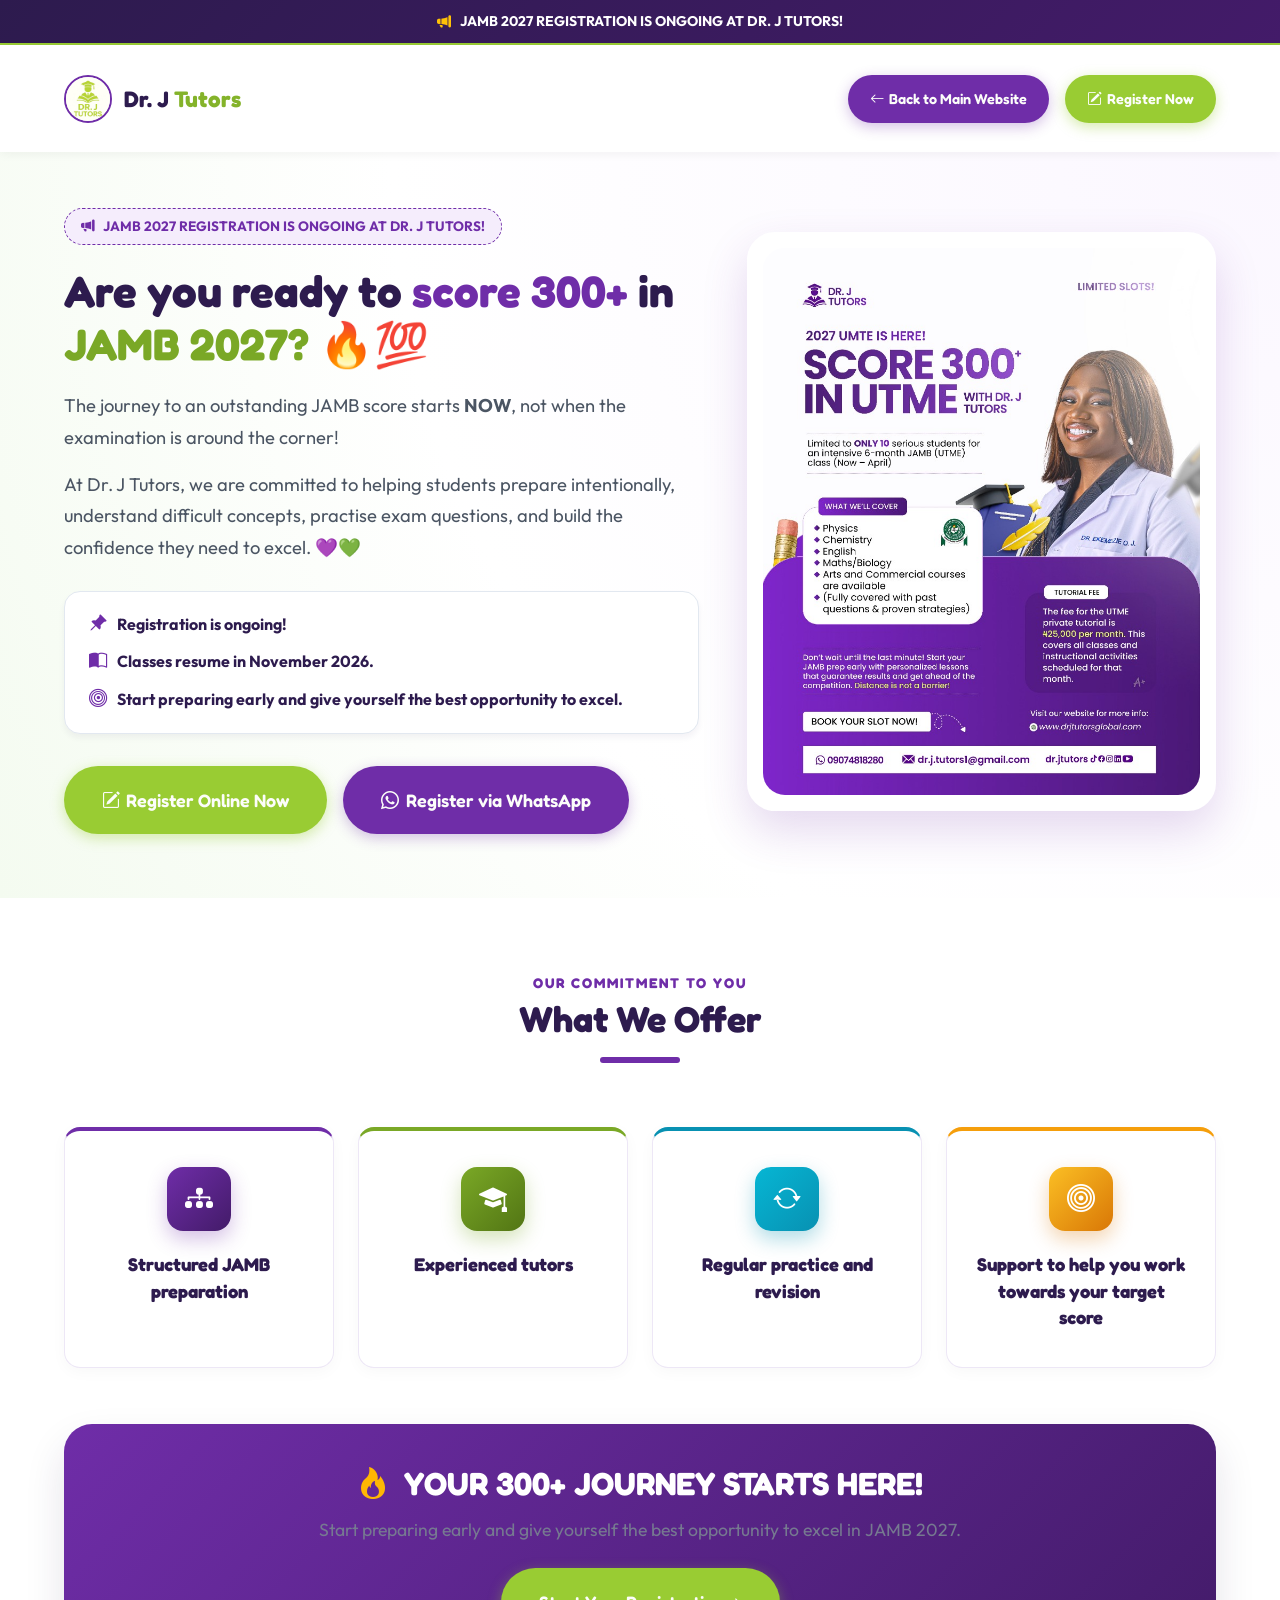
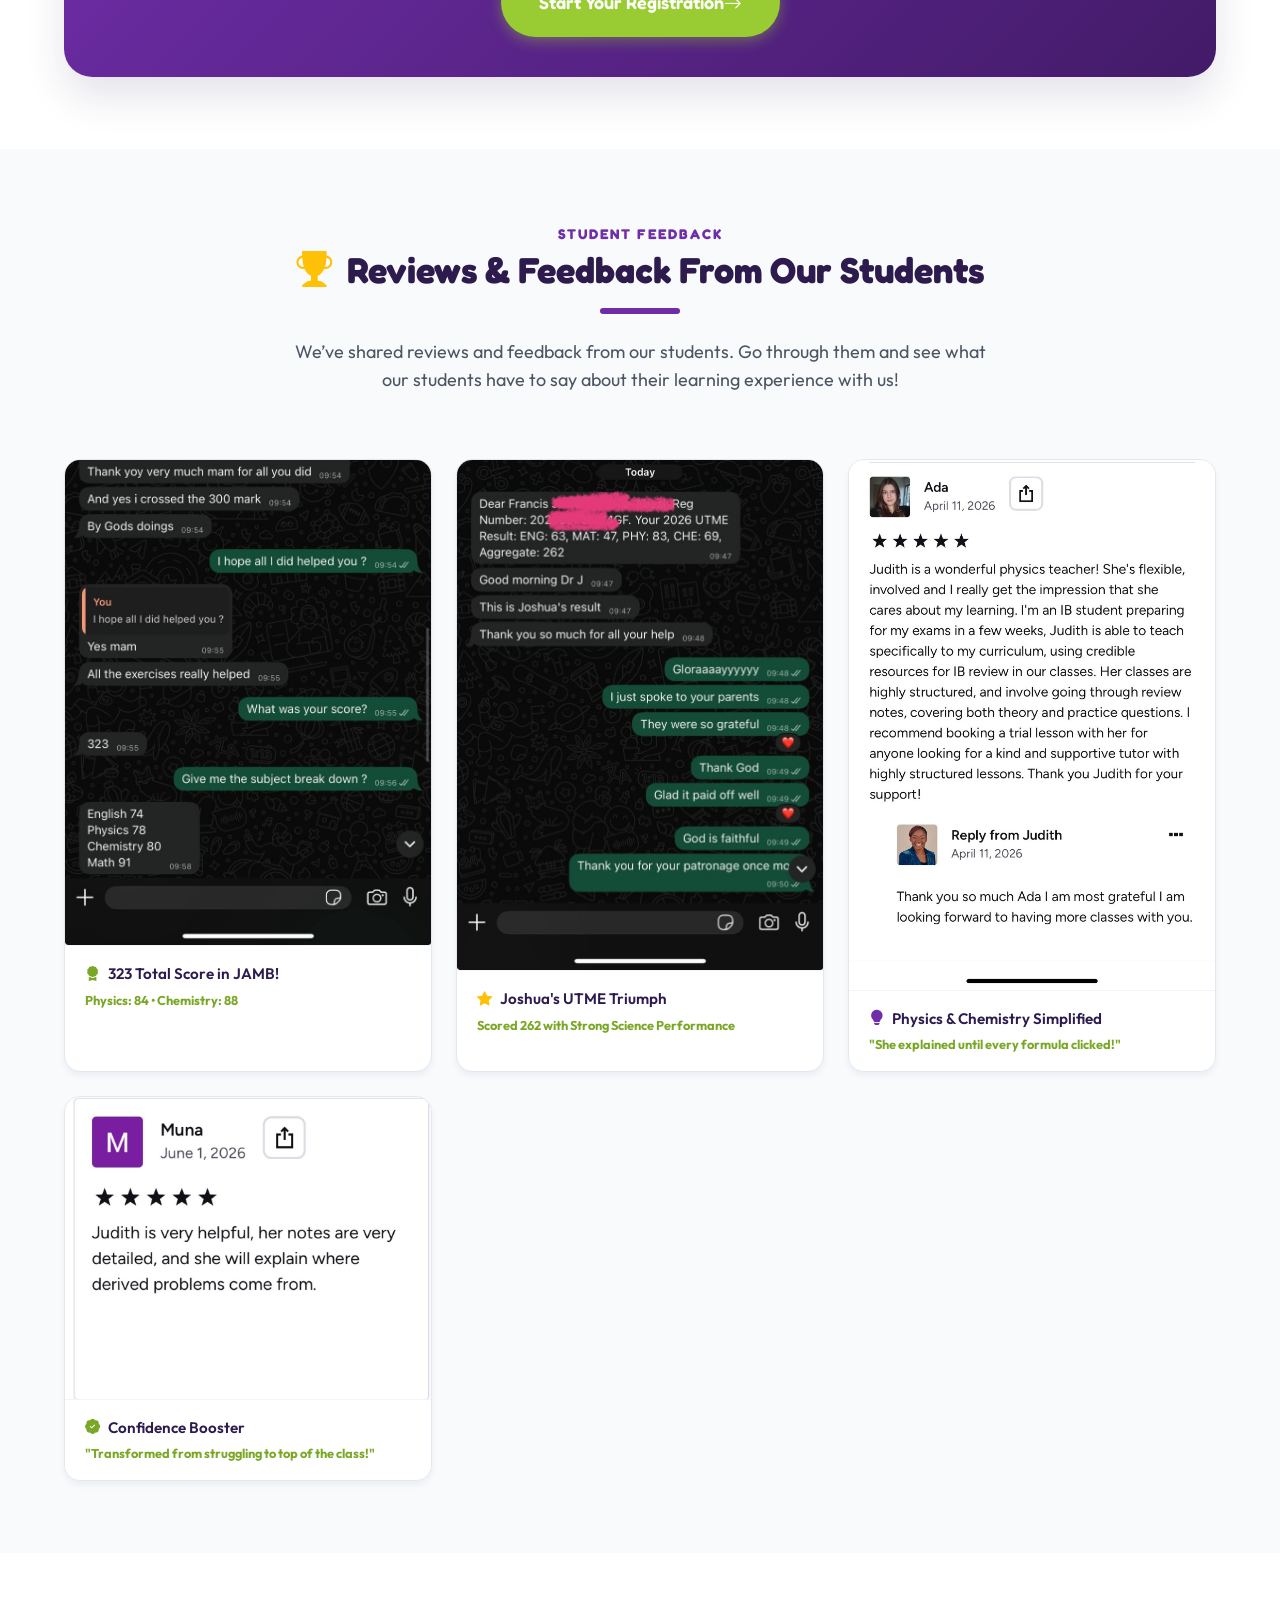
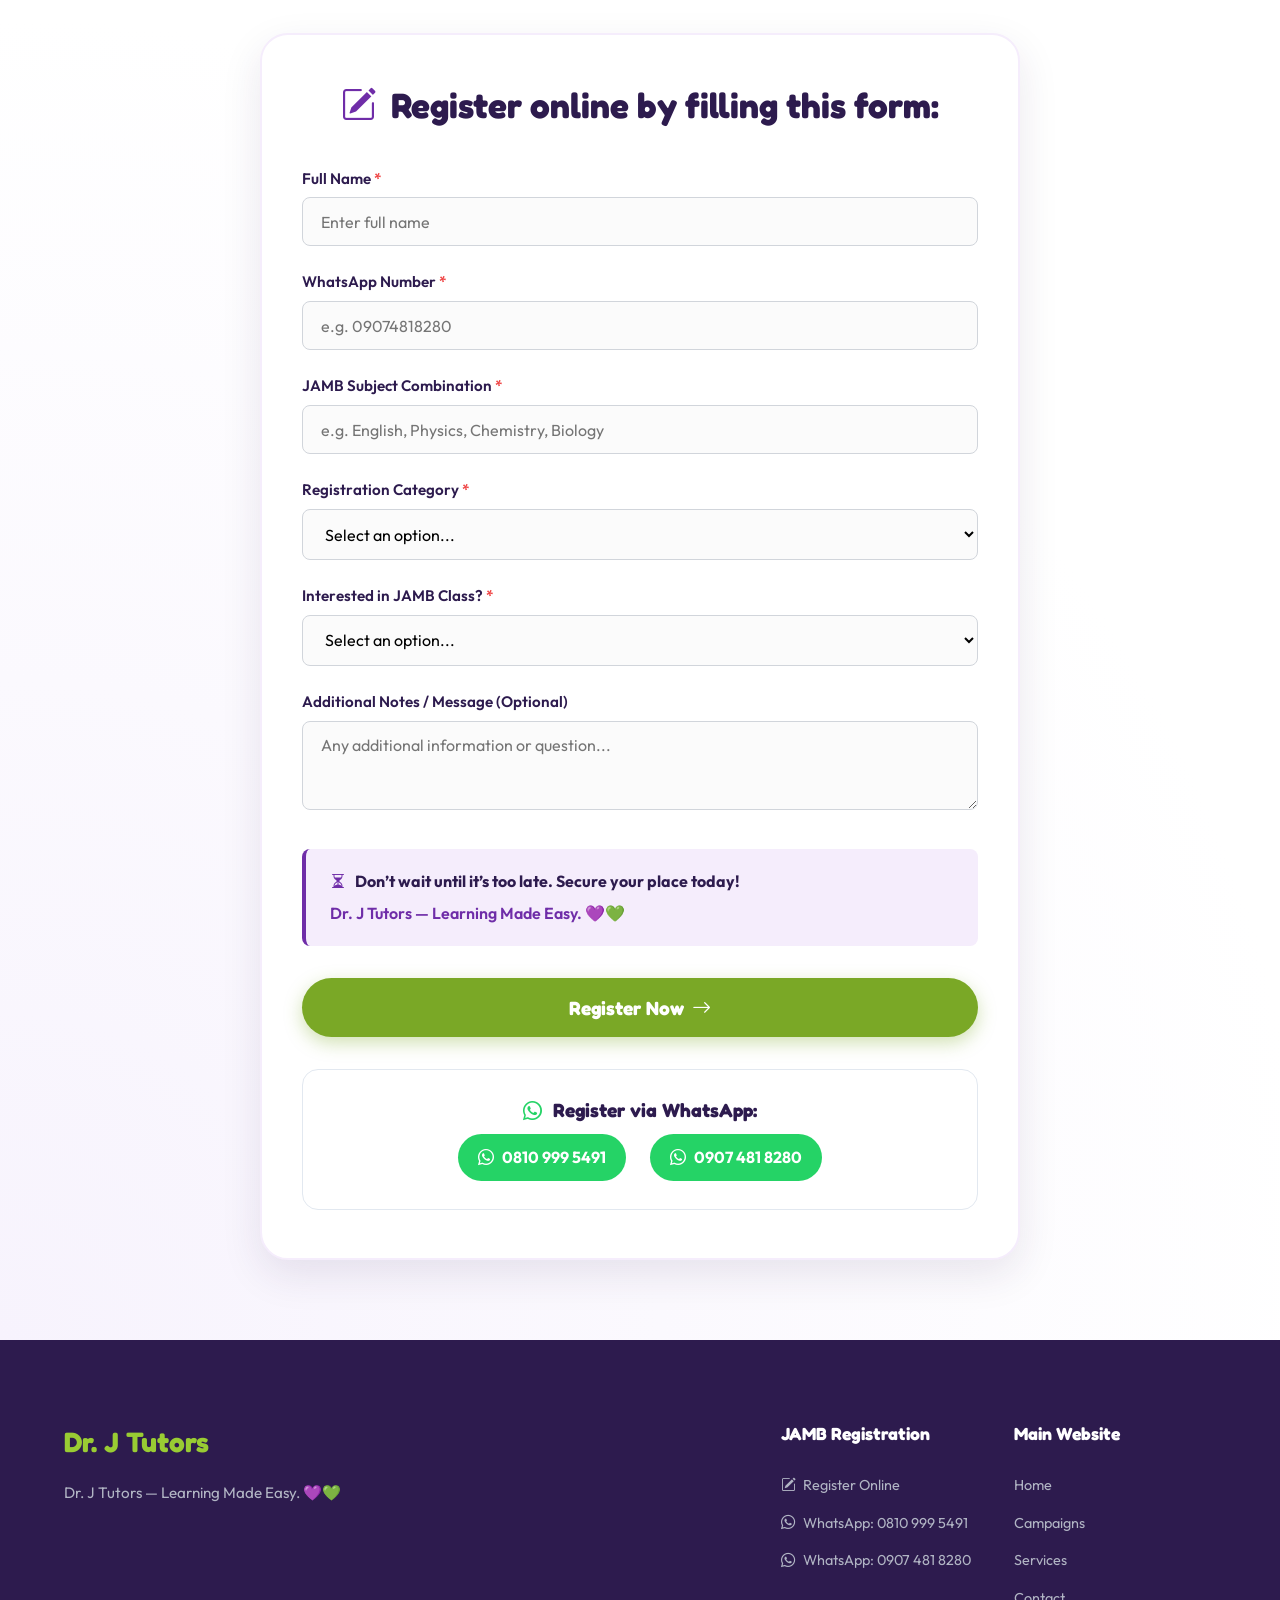
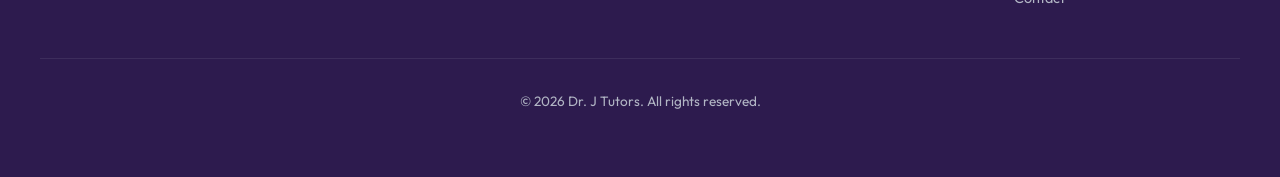
==== jamb/index.html @ 5f290a0f "Add dedicated JAMB 2027 registration page, update homepage entry points, flyers, and icon styling" ====
<!DOCTYPE html>
<html lang="en">
<head>
    <meta charset="UTF-8">
    <meta name="viewport" content="width=device-width, initial-scale=1.0">
    
    <!-- Primary SEO Meta Tags -->
    <title>JAMB 2027 Registration & 300+ Prep Classes | Dr. J Tutors</title>
    <meta name="description" content="JAMB 2027 Registration is ongoing at Dr. J Tutors! Score 300+ in JAMB 2027. Classes resume November 2026. Register now via WhatsApp or online.">
    <meta name="keywords" content="JAMB 2027 Registration, UTME 2027, Score 300 in JAMB, Dr J Tutors JAMB, JAMB Tutorials, Online JAMB Lessons">
    <meta name="author" content="Dr. J Tutors">
    
    <!-- Open Graph / Social -->
    <meta property="og:type" content="website">
    <meta property="og:title" content="JAMB 2027 Registration | Dr. J Tutors">
    <meta property="og:description" content="🚨🎉 JAMB 2027 REGISTRATION IS ONGOING AT DR. J TUTORS! Are you ready to score 300+ in JAMB 2027? Classes resume in November 2026.">
    <meta property="og:image" content="../flyer-score-300-utme.jpg">
    <meta property="og:url" content="https://drjtutors.com/jamb">

    <!-- Fonts: Fredoka & Outfit -->
    <link rel="preconnect" href="https://fonts.googleapis.com">
    <link rel="preconnect" href="https://fonts.gstatic.com" crossorigin>
    <link href="https://fonts.googleapis.com/css2?family=Fredoka:wght@400;600;700&family=Outfit:wght@300;400;500;600;700&display=swap" rel="stylesheet">
    
    <!-- Bootstrap Icons CDN -->
    <link rel="stylesheet" href="https://cdn.jsdelivr.net/npm/bootstrap-icons@1.11.3/font/bootstrap-icons.min.css">
    
    <!-- Global Stylesheet -->
    <link rel="stylesheet" href="../style.css">
    
    <!-- Favicon -->
    <link rel="icon" type="image/jpeg" href="../logo.jpeg">

    <style>
        :root {
            --jamb-purple: #6f2da8;
            --jamb-purple-dark: #2d1b4e;
            --jamb-green: #99cc33;
            --jamb-green-dark: #7aa826;
        }

        .jamb-top-bar {
            background: linear-gradient(135deg, var(--jamb-purple-dark) 0%, #431b69 100%);
            color: #ffffff;
            font-size: 0.875rem;
            padding: 0.65rem 0;
            border-bottom: 2px solid var(--jamb-green);
        }

        .jamb-top-bar .container {
            display: flex;
            justify-content: center;
            align-items: center;
            text-align: center;
        }

        .jamb-top-bar a {
            color: #ffffff;
            font-weight: 600;
            text-decoration: underline;
        }

        .jamb-hero-section {
            background: radial-gradient(circle at top right, #fbf7ff 0%, #ffffff 60%, #f4fbf0 100%);
            padding: 3.5rem 0 4rem;
            position: relative;
        }

        .jamb-hero-grid {
            display: grid;
            grid-template-columns: 1.15fr 0.85fr;
            gap: 3rem;
            align-items: center;
        }

        .jamb-alert-pill {
            display: inline-flex;
            align-items: center;
            gap: 0.5rem;
            background: var(--secondary-light);
            color: var(--secondary);
            font-size: 0.85rem;
            font-weight: 700;
            padding: 0.4rem 1rem;
            border-radius: var(--radius-full);
            margin-bottom: 1.25rem;
            border: 1px dashed var(--secondary);
        }

        .jamb-hero-title {
            font-family: var(--font-heading);
            font-size: 2.75rem;
            line-height: 1.2;
            color: var(--neutral-dark);
            margin-bottom: 1.25rem;
        }

        .jamb-hero-title span.highlight-green {
            color: var(--jamb-green-dark);
        }

        .jamb-hero-title span.highlight-purple {
            color: var(--secondary);
        }

        .jamb-hero-desc {
            font-size: 1.15rem;
            line-height: 1.7;
            color: #4b5563;
            margin-bottom: 1.75rem;
        }

        .jamb-bullets-card {
            background: #ffffff;
            border: 1px solid #e2e8f0;
            border-radius: var(--radius-md);
            padding: 1.25rem 1.5rem;
            margin-bottom: 2rem;
            box-shadow: var(--shadow-sm);
        }

        .jamb-bullets-list {
            list-style: none;
            padding: 0;
            margin: 0;
            display: flex;
            flex-direction: column;
            gap: 0.75rem;
        }

        .jamb-bullets-list li {
            display: flex;
            align-items: flex-start;
            gap: 0.65rem;
            font-size: 1rem;
            color: var(--neutral-dark);
            font-weight: 500;
        }

        .jamb-bullets-list li .bullet-icon {
            font-size: 1.15rem;
            line-height: 1.3;
        }

        .jamb-hero-actions {
            display: flex;
            flex-wrap: wrap;
            gap: 1rem;
        }

        .jamb-flyer-frame {
            background: #ffffff;
            border-radius: var(--radius-lg);
            padding: 0.75rem;
            box-shadow: 0 20px 45px rgba(111, 45, 168, 0.18);
            border: 4px solid #ffffff;
            transition: transform 0.3s ease;
        }

        .jamb-flyer-frame:hover {
            transform: translateY(-4px);
        }

        .jamb-flyer-frame img {
            border-radius: calc(var(--radius-lg) - 6px);
            width: 100%;
            height: auto;
            display: block;
        }

        /* Pillars Grid */
        .jamb-pillars-section {
            padding: 4.5rem 0;
            background: #ffffff;
        }

        .jamb-pillars-grid {
            display: grid;
            grid-template-columns: repeat(auto-fit, minmax(260px, 1fr));
            gap: 1.5rem;
            margin-top: 2.5rem;
        }

        .jamb-pillar-card {
            background: #ffffff;
            border: 1.5px solid #ede7f6;
            border-top: 4px solid var(--pillar-color, var(--secondary));
            border-radius: var(--radius-md);
            padding: 2.25rem 1.75rem;
            display: flex;
            flex-direction: column;
            align-items: center;
            justify-content: flex-start;
            text-align: center;
            transition: transform 0.3s cubic-bezier(0.16, 1, 0.3, 1), box-shadow 0.3s ease, border-color 0.3s ease;
            box-shadow: 0 4px 15px rgba(0, 0, 0, 0.03);
            position: relative;
        }

        .jamb-pillar-card:hover {
            transform: translateY(-6px);
            border-color: var(--pillar-color, var(--secondary));
            box-shadow: 0 16px 32px var(--pillar-shadow, rgba(111, 45, 168, 0.14));
        }

        .jamb-pillar-card:hover .jamb-pillar-icon-badge {
            transform: scale(1.08);
        }

        .jamb-pillar-icon-badge {
            width: 64px;
            height: 64px;
            border-radius: 16px;
            display: inline-flex;
            align-items: center;
            justify-content: center;
            font-size: 1.75rem;
            color: #ffffff;
            margin-bottom: 1.25rem;
            transition: transform 0.3s cubic-bezier(0.16, 1, 0.3, 1);
        }

        /* Card 1 Theme: Structured Preparation (Royal Purple) */
        .pillar-prep {
            --pillar-color: #6f2da8;
            --pillar-shadow: rgba(111, 45, 168, 0.16);
        }
        .pillar-prep .jamb-pillar-icon-badge {
            background: linear-gradient(135deg, #6f2da8 0%, #431b69 100%);
            box-shadow: 0 8px 20px rgba(111, 45, 168, 0.3);
        }

        /* Card 2 Theme: Experienced Tutors (Dr. J Lime Green) */
        .pillar-tutors {
            --pillar-color: #7aa826;
            --pillar-shadow: rgba(122, 168, 38, 0.2);
        }
        .pillar-tutors .jamb-pillar-icon-badge {
            background: linear-gradient(135deg, #7aa826 0%, #527514 100%);
            box-shadow: 0 8px 20px rgba(122, 168, 38, 0.32);
        }

        /* Card 3 Theme: Regular Practice (Electric Cyan/Teal) */
        .pillar-practice {
            --pillar-color: #0891b2;
            --pillar-shadow: rgba(8, 145, 178, 0.2);
        }
        .pillar-practice .jamb-pillar-icon-badge {
            background: linear-gradient(135deg, #06b6d4 0%, #0891b2 100%);
            box-shadow: 0 8px 20px rgba(8, 145, 178, 0.32);
        }

        /* Card 4 Theme: Target Score Support (Warm Amber/Gold) */
        .pillar-target {
            --pillar-color: #f59e0b;
            --pillar-shadow: rgba(245, 158, 11, 0.2);
        }
        .pillar-target .jamb-pillar-icon-badge {
            background: linear-gradient(135deg, #fbbf24 0%, #d97706 100%);
            box-shadow: 0 8px 20px rgba(217, 119, 6, 0.32);
        }

        .jamb-pillar-card h3 {
            font-family: var(--font-heading);
            font-size: 1.15rem;
            font-weight: 700;
            color: var(--neutral-dark);
            margin: 0;
            line-height: 1.45;
        }

        .jamb-journey-banner {
            background: linear-gradient(135deg, var(--secondary) 0%, #431b69 100%);
            color: #ffffff;
            border-radius: var(--radius-lg);
            padding: 2.5rem;
            text-align: center;
            margin-top: 3.5rem;
            box-shadow: var(--shadow-lg);
        }

        .jamb-journey-banner h2 {
            font-family: var(--font-heading);
            font-size: 2rem;
            color: #ffffff;
            margin-bottom: 0.75rem;
        }

        .jamb-journey-banner p {
            font-size: 1.1rem;
            opacity: 0.95;
            max-width: 680px;
            margin: 0 auto 1.5rem;
        }

        /* Reviews Section */
        .jamb-reviews-section {
            padding: 4.5rem 0;
            background: #f8fafc;
        }

        .jamb-reviews-grid {
            display: grid;
            grid-template-columns: repeat(auto-fit, minmax(280px, 1fr));
            gap: 1.5rem;
            margin-top: 2.5rem;
        }

        .jamb-review-card {
            background: #ffffff;
            border-radius: var(--radius-md);
            overflow: hidden;
            box-shadow: var(--shadow-sm);
            border: 1px solid #e2e8f0;
            transition: transform 0.3s ease;
        }

        .jamb-review-card:hover {
            transform: translateY(-4px);
            box-shadow: var(--shadow-md);
        }

        .jamb-review-img-wrap {
            position: relative;
            background: #eee;
        }

        .jamb-review-img-wrap img {
            width: 100%;
            height: auto;
            display: block;
        }

        .jamb-review-caption {
            padding: 1rem 1.25rem;
            font-weight: 600;
            font-size: 0.95rem;
            color: var(--neutral-dark);
            background: #ffffff;
            border-top: 1px solid #f1f5f9;
        }

        .jamb-review-caption span {
            display: block;
            font-size: 0.8rem;
            color: var(--jamb-green-dark);
            font-weight: 700;
            margin-top: 0.2rem;
        }

        /* Form Section */
        .jamb-form-section {
            padding: 5rem 0;
            background: radial-gradient(circle at bottom left, #f7f3fd 0%, #ffffff 70%);
        }

        .jamb-form-container {
            max-width: 760px;
            margin: 0 auto;
            background: #ffffff;
            border-radius: var(--radius-lg);
            padding: 3rem 2.5rem;
            box-shadow: 0 15px 40px rgba(45, 27, 78, 0.1);
            border: 2px solid var(--secondary-light);
        }

        .jamb-form-header {
            text-align: center;
            margin-bottom: 2.5rem;
        }

        .jamb-form-header h2 {
            font-family: var(--font-heading);
            font-size: 2.2rem;
            color: var(--neutral-dark);
            margin-bottom: 0.5rem;
        }

        .jamb-form-header p {
            color: #4b5563;
            font-size: 1.05rem;
        }

        .form-label {
            display: block;
            font-weight: 600;
            color: var(--neutral-dark);
            margin-bottom: 0.4rem;
            font-size: 0.95rem;
        }

        .form-label .req {
            color: #ef4444;
        }

        .form-control {
            width: 100%;
            padding: 0.85rem 1.1rem;
            border: 1.5px solid #d1d5db;
            border-radius: var(--radius-sm);
            font-family: var(--font-body);
            font-size: 1rem;
            transition: border-color 0.2s ease, box-shadow 0.2s ease;
            background: #fbfbfb;
        }

        .form-control:focus {
            outline: none;
            border-color: var(--secondary);
            box-shadow: 0 0 0 3px rgba(111, 45, 168, 0.15);
            background: #ffffff;
        }

        .form-help {
            font-size: 0.8rem;
            color: #6b7280;
            margin-top: 0.35rem;
            display: block;
        }

        .jamb-closing-notice {
            background: var(--secondary-light);
            border-left: 4px solid var(--secondary);
            padding: 1.25rem 1.5rem;
            border-radius: var(--radius-sm);
            margin: 2rem 0;
            font-size: 1rem;
            color: var(--neutral-dark);
            line-height: 1.6;
        }

        .jamb-submit-btn {
            background: var(--jamb-green-dark);
            color: #ffffff;
            font-family: var(--font-heading);
            font-weight: 700;
            font-size: 1.2rem;
            padding: 1.1rem 2rem;
            border: none;
            border-radius: var(--radius-full);
            cursor: pointer;
            width: 100%;
            transition: all 0.3s ease;
            box-shadow: 0 6px 18px rgba(122, 168, 38, 0.35);
            display: flex;
            align-items: center;
            justify-content: center;
            gap: 0.5rem;
        }

        .jamb-submit-btn:hover {
            background: #6a941f;
            transform: translateY(-2px);
            box-shadow: 0 10px 24px rgba(122, 168, 38, 0.45);
        }

        .jamb-whatsapp-direct {
            background: #ffffff;
            border: 1px solid #e2e8f0;
            border-radius: var(--radius-md);
            padding: 1.75rem;
            margin-top: 2rem;
            text-align: center;
        }

        .jamb-whatsapp-direct h4 {
            font-family: var(--font-heading);
            color: var(--neutral-dark);
            font-size: 1.2rem;
            margin-bottom: 0.75rem;
        }

        .jamb-phone-links {
            display: flex;
            justify-content: center;
            align-items: center;
            flex-wrap: wrap;
            gap: 1.5rem;
            margin-top: 0.5rem;
        }

        .jamb-phone-btn {
            background: #25d366;
            color: #ffffff;
            font-weight: 700;
            font-size: 1rem;
            padding: 0.65rem 1.25rem;
            border-radius: var(--radius-full);
            text-decoration: none;
            display: inline-flex;
            align-items: center;
            gap: 0.5rem;
            transition: transform 0.2s ease, box-shadow 0.2s ease;
        }

        .jamb-phone-btn:hover {
            transform: translateY(-2px);
            box-shadow: 0 6px 16px rgba(37, 211, 102, 0.35);
        }

        @media (max-width: 768px) {
            .jamb-hero-grid {
                grid-template-columns: 1fr;
                gap: 2.5rem;
            }
            .jamb-hero-title {
                font-size: 2.15rem;
            }
            .jamb-form-container {
                padding: 2rem 1.25rem;
            }
        }
    </style>
</head>
<body>

    <!-- Urgent Notification Bar -->
    <div class="jamb-top-bar">
        <div class="container">
            <div>
                <strong><i class="bi bi-megaphone-fill" style="color: #ffc107; margin-right: 0.35rem;"></i> JAMB 2027 REGISTRATION IS ONGOING AT DR. J TUTORS!</strong>
            </div>
        </div>
    </div>

    <!-- Header Navigation -->
    <header class="site-header" style="position: sticky; top: 0; background: #ffffff; z-index: 100; box-shadow: 0 2px 10px rgba(0,0,0,0.05);">
        <div class="container header-container" style="display: flex; justify-content: space-between; align-items: center; padding: 0.85rem 1.5rem;">
            <a href="../" class="logo-link" aria-label="Dr. J Tutors Home" style="display: flex; align-items: center; gap: 0.75rem; text-decoration: none;">
                <img src="../logo.jpeg" alt="Dr. J Tutors Logo" class="logo-img" style="width: 48px; height: 48px; border-radius: 50%; object-fit: cover; border: 2px solid var(--secondary);">
                <span class="logo-text" style="font-family: var(--font-heading); font-size: 1.4rem; font-weight: 700; color: var(--neutral-dark);">
                    Dr. J <span class="text-accent" style="color: var(--primary-hover);">Tutors</span>
                </span>
            </a>

            <div class="header-actions" style="display: flex; align-items: center; gap: 1rem;">
                <a href="../" class="btn btn-secondary" style="padding: 0.6rem 1.25rem; font-size: 0.9rem; text-decoration: none;">
                    <i class="bi bi-arrow-left" style="margin-right: 0.35rem;"></i> Back to Main Website
                </a>
                <a href="#registerForm" class="btn btn-primary" style="padding: 0.6rem 1.25rem; font-size: 0.9rem; text-decoration: none;">
                    <i class="bi bi-pencil-square" style="margin-right: 0.35rem;"></i> Register Now
                </a>
            </div>
        </div>
    </header>

    <main>
        <!-- Hero Section -->
        <section class="jamb-hero-section">
            <div class="container">
                <div class="jamb-hero-grid">
                    <div class="jamb-hero-content">
                        <div class="jamb-alert-pill">
                            <span><i class="bi bi-megaphone-fill"></i></span>
                            <span>JAMB 2027 REGISTRATION IS ONGOING AT DR. J TUTORS!</span>
                        </div>
                        
                        <h1 class="jamb-hero-title">
                            Are you ready to <span class="highlight-purple">score 300+</span> in <span class="highlight-green">JAMB 2027?</span> 🔥💯
                        </h1>
                        
                        <p class="jamb-hero-desc">
                            The journey to an outstanding JAMB score starts <strong>NOW</strong>, not when the examination is around the corner!
                        </p>

                        <p class="jamb-hero-desc" style="margin-top: -0.75rem;">
                            At Dr. J Tutors, we are committed to helping students prepare intentionally, understand difficult concepts, practise exam questions, and build the confidence they need to excel. 💜💚
                        </p>

                        <!-- Key Information Provided by Client -->
                        <div class="jamb-bullets-card">
                            <ul class="jamb-bullets-list">
                                <li>
                                    <span class="bullet-icon"><i class="bi bi-pin-angle-fill" style="color: var(--secondary);"></i></span>
                                    <span><strong>Registration is ongoing!</strong></span>
                                </li>
                                <li>
                                    <span class="bullet-icon"><i class="bi bi-book-half" style="color: var(--secondary);"></i></span>
                                    <span><strong>Classes resume in November 2026.</strong></span>
                                </li>
                                <li>
                                    <span class="bullet-icon"><i class="bi bi-bullseye" style="color: var(--secondary);"></i></span>
                                    <span><strong>Start preparing early and give yourself the best opportunity to excel.</strong></span>
                                </li>
                            </ul>
                        </div>

                        <!-- Hero CTAs -->
                        <div class="jamb-hero-actions">
                            <a href="#registerForm" class="btn btn-primary btn-large" style="text-decoration: none;">
                                <i class="bi bi-pencil-square" style="margin-right: 0.4rem;"></i> Register Online Now
                            </a>
                            <a href="https://wa.me/2349074818280?text=Hi%20Dr.%20J%20Tutors%2C%20I%20am%20interested%20in%20JAMB%202027%20Registration." 
                               class="btn btn-secondary btn-large" target="_blank" rel="noopener noreferrer" style="text-decoration: none;">
                                <i class="bi bi-whatsapp" style="margin-right: 0.4rem;"></i> Register via WhatsApp
                            </a>
                        </div>
                    </div>

                    <!-- Flyer Visual Container -->
                    <div class="jamb-hero-visual">
                        <div class="jamb-flyer-frame">
                            <img src="../flyer-score-300-utme.jpg" alt="Score 300+ in UTME Flyer - Dr. J Tutors">
                        </div>
                    </div>
                </div>
            </div>
        </section>

        <!-- Structured Pillars Section -->
        <section class="jamb-pillars-section">
            <div class="container">
                <div class="section-title-wrapper text-center">
                    <span class="subtitle">Our Commitment to You</span>
                    <h2>What We Offer</h2>
                    <div class="title-underline"></div>
                </div>

                <div class="jamb-pillars-grid">
                    <!-- Pillar 1: Structured Preparation -->
                    <div class="jamb-pillar-card pillar-prep">
                        <div class="jamb-pillar-icon-badge">
                            <i class="bi bi-diagram-3-fill"></i>
                        </div>
                        <h3>Structured JAMB preparation</h3>
                    </div>

                    <!-- Pillar 2: Experienced Tutors -->
                    <div class="jamb-pillar-card pillar-tutors">
                        <div class="jamb-pillar-icon-badge">
                            <i class="bi bi-mortarboard-fill"></i>
                        </div>
                        <h3>Experienced tutors</h3>
                    </div>

                    <!-- Pillar 3: Regular Practice and Revision -->
                    <div class="jamb-pillar-card pillar-practice">
                        <div class="jamb-pillar-icon-badge">
                            <i class="bi bi-arrow-repeat"></i>
                        </div>
                        <h3>Regular practice and revision</h3>
                    </div>

                    <!-- Pillar 4: Target Score Support -->
                    <div class="jamb-pillar-card pillar-target">
                        <div class="jamb-pillar-icon-badge">
                            <i class="bi bi-bullseye"></i>
                        </div>
                        <h3>Support to help you work towards your target score</h3>
                    </div>
                </div>

                <!-- 300+ Journey Banner -->
                <div class="jamb-journey-banner">
                    <h2><i class="bi bi-fire" style="color: #ffb703; margin-right: 0.4rem;"></i> YOUR 300+ JOURNEY STARTS HERE!</h2>
                    <p>Start preparing early and give yourself the best opportunity to excel in JAMB 2027.</p>
                    <a href="#registerForm" class="btn btn-primary btn-large" style="text-decoration: none;">Start Your Registration <i class="bi bi-arrow-right"></i></a>
                </div>
            </div>
        </section>

        <!-- Verified Student Reviews & Feedback -->
        <section class="jamb-reviews-section">
            <div class="container">
                <div class="section-title-wrapper text-center">
                    <span class="subtitle">Student Feedback</span>
                    <h2><i class="bi bi-trophy-fill" style="color: #ffc107; margin-right: 0.4rem;"></i> Reviews &amp; Feedback From Our Students</h2>
                    <div class="title-underline"></div>
                    <p class="section-description" style="max-width: 720px; margin: 0 auto; color: #4b5563;">
                        We’ve shared reviews and feedback from our students. Go through them and see what our students have to say about their learning experience with us!
                    </p>
                </div>

                <div class="jamb-reviews-grid">
                    <!-- Review 1: 323 Score -->
                    <div class="jamb-review-card">
                        <div class="jamb-review-img-wrap">
                            <img src="../reviews/review-whatsapp-2.jpg" alt="Student JAMB Result - 323 Total Score Feedback">
                        </div>
                        <div class="jamb-review-caption">
                            <i class="bi bi-award-fill" style="color: var(--jamb-green-dark); margin-right: 0.3rem;"></i> 323 Total Score in JAMB!
                            <span>Physics: 84 &bull; Chemistry: 88</span>
                        </div>
                    </div>

                    <!-- Review 2: 262 Score Joshua -->
                    <div class="jamb-review-card">
                        <div class="jamb-review-img-wrap">
                            <img src="../reviews/review-whatsapp-7.jpg" alt="Joshua's UTME Result - 262 Score Feedback">
                        </div>
                        <div class="jamb-review-caption">
                            <i class="bi bi-star-fill" style="color: #ffc107; margin-right: 0.3rem;"></i> Joshua's UTME Triumph
                            <span>Scored 262 with Strong Science Performance</span>
                        </div>
                    </div>

                    <!-- Review 3: Science Progress -->
                    <div class="jamb-review-card">
                        <div class="jamb-review-img-wrap">
                            <img src="../reviews/review-whatsapp-6.jpg" alt="Physics and Chemistry Improvement Review">
                        </div>
                        <div class="jamb-review-caption">
                            <i class="bi bi-lightbulb-fill" style="color: var(--secondary); margin-right: 0.3rem;"></i> Physics &amp; Chemistry Simplified
                            <span>"She explained until every formula clicked!"</span>
                        </div>
                    </div>

                    <!-- Review 4: Parent Gratitude -->
                    <div class="jamb-review-card">
                        <div class="jamb-review-img-wrap">
                            <img src="../reviews/review-whatsapp-1.jpg" alt="Parent Appreciation Feedback - Muna">
                        </div>
                        <div class="jamb-review-caption">
                            <i class="bi bi-patch-check-fill" style="color: var(--jamb-green-dark); margin-right: 0.3rem;"></i> Confidence Booster
                            <span>"Transformed from struggling to top of the class!"</span>
                        </div>
                    </div>
                </div>
            </div>
        </section>

        <!-- Registration Form Section -->
        <section id="registerForm" class="jamb-form-section">
            <div class="container">
                <div class="jamb-form-container">
                    <div class="jamb-form-header">
                        <h2><i class="bi bi-pencil-square" style="color: var(--secondary); margin-right: 0.4rem;"></i> Register online by filling this form:</h2>
                    </div>

                    <form id="jambEnquiryForm">
                        <!-- Full Name -->
                        <div class="form-group" style="margin-bottom: 1.5rem;">
                            <label class="form-label" for="applicantName">Full Name <span class="req">*</span></label>
                            <input type="text" id="applicantName" class="form-control" placeholder="Enter full name" required>
                        </div>

                        <!-- WhatsApp Number -->
                        <div class="form-group" style="margin-bottom: 1.5rem;">
                            <label class="form-label" for="applicantWhatsApp">WhatsApp Number <span class="req">*</span></label>
                            <input type="tel" id="applicantWhatsApp" class="form-control" placeholder="e.g. 09074818280" required>
                        </div>

                        <!-- JAMB Subject Combination -->
                        <div class="form-group" style="margin-bottom: 1.5rem;">
                            <label class="form-label" for="subjectCombination">JAMB Subject Combination <span class="req">*</span></label>
                            <input type="text" id="subjectCombination" class="form-control" placeholder="e.g. English, Physics, Chemistry, Biology" required>
                        </div>

                        <!-- Whether they are registering for JAMB only or JAMB + WAEC -->
                        <div class="form-group" style="margin-bottom: 1.5rem;">
                            <label class="form-label" for="examScope">Registration Category <span class="req">*</span></label>
                            <select id="examScope" class="form-control" required>
                                <option value="" disabled selected>Select an option...</option>
                                <option value="JAMB only">JAMB only</option>
                                <option value="JAMB + WAEC">JAMB + WAEC</option>
                            </select>
                        </div>

                        <!-- Whether they are interested in JAMB class -->
                        <div class="form-group" style="margin-bottom: 1.5rem;">
                            <label class="form-label" for="classInterest">Interested in JAMB Class? <span class="req">*</span></label>
                            <select id="classInterest" class="form-control" required>
                                <option value="" disabled selected>Select an option...</option>
                                <option value="Yes, interested in JAMB class">Yes, interested in JAMB class</option>
                                <option value="No, registration only">No, registration only</option>
                            </select>
                        </div>

                        <!-- Additional Notes (Optional) -->
                        <div class="form-group" style="margin-bottom: 1.5rem;">
                            <label class="form-label" for="additionalNotes">Additional Notes / Message (Optional)</label>
                            <textarea id="additionalNotes" class="form-control" rows="3" placeholder="Any additional information or question..."></textarea>
                        </div>

                        <!-- Closing Callout from Client -->
                        <div class="jamb-closing-notice">
                            <strong><i class="bi bi-hourglass-split" style="color: var(--secondary); margin-right: 0.35rem;"></i> Don’t wait until it’s too late. Secure your place today!</strong>
                            <div style="margin-top: 0.35rem; font-weight: 600; color: var(--secondary);">
                                Dr. J Tutors — Learning Made Easy. 💜💚
                            </div>
                        </div>

                        <!-- Submit Button -->
                        <button type="submit" class="jamb-submit-btn">
                            <span>Register Now</span>
                            <i class="bi bi-arrow-right"></i>
                        </button>
                    </form>

                    <!-- Direct WhatsApp Registration -->
                    <div class="jamb-whatsapp-direct">
                        <h4><i class="bi bi-whatsapp" style="color: #25d366; margin-right: 0.35rem;"></i> Register via WhatsApp:</h4>
                        <div class="jamb-phone-links">
                            <a href="https://wa.me/2348109995491?text=Hi%20Dr.%20J%20Tutors%2C%20I%20want%20to%20register%20for%20JAMB%202027." class="jamb-phone-btn" target="_blank" rel="noopener noreferrer">
                                <i class="bi bi-whatsapp"></i> 0810 999 5491
                            </a>
                            <a href="https://wa.me/2349074818280?text=Hi%20Dr.%20J%20Tutors%2C%20I%20want%20to%20register%20for%20JAMB%202027." class="jamb-phone-btn" target="_blank" rel="noopener noreferrer">
                                <i class="bi bi-whatsapp"></i> 0907 481 8280
                            </a>
                        </div>
                    </div>
                </div>
            </div>
        </section>
    </main>

    <!-- Footer -->
    <footer class="site-footer">
        <div class="container footer-grid">
            <div class="footer-brand">
                <span class="footer-title">Dr. J Tutors</span>
                <p>Dr. J Tutors — Learning Made Easy. 💜💚</p>
            </div>
            <div class="footer-links-grid">
                <div>
                    <h5>JAMB Registration</h5>
                    <ul class="footer-nav">
                        <li><a href="#registerForm"><i class="bi bi-pencil-square" style="margin-right: 0.3rem;"></i> Register Online</a></li>
                        <li><a href="https://wa.me/2348109995491" target="_blank" rel="noopener noreferrer"><i class="bi bi-whatsapp" style="margin-right: 0.3rem;"></i> WhatsApp: 0810 999 5491</a></li>
                        <li><a href="https://wa.me/2349074818280" target="_blank" rel="noopener noreferrer"><i class="bi bi-whatsapp" style="margin-right: 0.3rem;"></i> WhatsApp: 0907 481 8280</a></li>
                    </ul>
                </div>
                <div>
                    <h5>Main Website</h5>
                    <ul class="footer-nav">
                        <li><a href="../#home">Home</a></li>
                        <li><a href="../#offers">Campaigns</a></li>
                        <li><a href="../#services">Services</a></li>
                        <li><a href="../#contact">Contact</a></li>
                    </ul>
                </div>
            </div>
        </div>
        <div class="container footer-bottom">
            <div class="footer-credits-wrapper">
                <p class="copyright-text">&copy; 2026 Dr. J Tutors. All rights reserved.</p>
            </div>
        </div>
    </footer>

    <!-- Form Handler Script -->
    <script>
        document.addEventListener('DOMContentLoaded', () => {
            const jambForm = document.getElementById('jambEnquiryForm');
            
            if (jambForm) {
                jambForm.addEventListener('submit', (e) => {
                    e.preventDefault();
                    
                    const name = document.getElementById('applicantName').value.trim();
                    const phone = document.getElementById('applicantWhatsApp').value.trim();
                    const subjects = document.getElementById('subjectCombination').value.trim();
                    const examScope = document.getElementById('examScope').value;
                    const classInterest = document.getElementById('classInterest').value;
                    const notes = document.getElementById('additionalNotes').value.trim();
                    
                    let message = `🚨 *JAMB 2027 REGISTRATION*\n` +
                                  `_Submitted via drjtutors.com/jamb_\n\n` +
                                  `👤 *Full Name:* ${name}\n` +
                                  `📱 *WhatsApp Number:* ${phone}\n` +
                                  `📚 *JAMB Subject Combination:* ${subjects}\n` +
                                  `📋 *Registering for:* ${examScope}\n` +
                                  `🎓 *Interested in JAMB Class:* ${classInterest}\n`;
                               
                    if (notes) {
                        message += `💬 *Additional Notes:* ${notes}\n`;
                    }
                    
                    message += `\n_Please confirm my registration details. Thank you!_`;
                    
                    const encodedMsg = encodeURIComponent(message);
                    const whatsappUrl = `https://wa.me/2349074818280?text=${encodedMsg}`;
                    window.open(whatsappUrl, '_blank');
                });
            }
        });
    </script>
</body>
</html>
---- style.css ----
/* ==========================================================================
   Dr. J Tutors Style Sheet
   Colors: Lemon Green (#99cc33) & Deep Purple (#6f2da8)
   ========================================================================== */

/* Design Tokens & Custom Properties */
:root {
    --primary: #99cc33;
    --primary-hover: #84b32a;
    --primary-light: #f2f9e6;
    --primary-rgb: 153, 204, 51;
    
    --secondary: #6f2da8;
    --secondary-hover: #5b228d;
    --secondary-light: #f5edfc;
    --secondary-rgb: 111, 45, 168;

    --neutral-dark: #2d1b4e;
    --neutral-light: #fcfdfa;
    --neutral-gray: #787e91;
    --border-color: #e5e9f0;

    --font-heading: 'Fredoka', sans-serif;
    --font-body: 'Outfit', sans-serif;

    --transition-fast: 0.2s ease;
    --transition-normal: 0.3s ease;
    --transition-slow: 0.5s ease;

    --shadow-sm: 0 4px 6px rgba(45, 27, 78, 0.05);
    --shadow-md: 0 10px 20px rgba(45, 27, 78, 0.08);
    --shadow-lg: 0 20px 40px rgba(45, 27, 78, 0.12);
    
    --radius-sm: 8px;
    --radius-md: 16px;
    --radius-lg: 28px;
    --radius-full: 9999px;
}

/* Reset and Base Styles */
* {
    margin: 0;
    padding: 0;
    box-sizing: border-box;
}

html {
    scroll-behavior: smooth;
    font-size: 16px;
}

body {
    font-family: var(--font-body);
    background-color: var(--neutral-light);
    color: var(--neutral-dark);
    line-height: 1.6;
    overflow-x: clip;
}

.container {
    width: 100%;
    max-width: 1200px;
    margin: 0 auto;
    padding: 0 1.5rem;
}

img {
    max-width: 100%;
    height: auto;
    display: block;
}

a {
    text-color: inherit;
    text-decoration: none;
    transition: var(--transition-fast);
}

/* Typography */
h1, h2, h3, h4 {
    font-family: var(--font-heading);
    font-weight: 700;
    color: var(--neutral-dark);
    line-height: 1.25;
    margin-bottom: 1rem;
}

h1 {
    font-size: 2.75rem;
}

h2 {
    font-size: 2.25rem;
}

h3 {
    font-size: 1.5rem;
}

p {
    margin-bottom: 1.25rem;
    color: var(--neutral-gray);
}

/* Common Buttons & Badges */
.btn {
    display: inline-flex;
    align-items: center;
    justify-content: center;
    font-family: var(--font-heading);
    font-weight: 600;
    font-size: 1rem;
    padding: 0.875rem 1.75rem;
    border-radius: var(--radius-full);
    border: 2px solid transparent;
    cursor: pointer;
    transition: all var(--transition-normal);
    min-height: 48px;
    text-align: center;
}

.btn-primary {
    background-color: var(--primary);
    color: var(--neutral-light);
    box-shadow: 0 4px 14px rgba(153, 204, 51, 0.4);
}

.btn-primary:hover {
    background-color: var(--primary-hover);
    transform: translateY(-2px);
    box-shadow: 0 6px 20px rgba(153, 204, 51, 0.5);
}

.btn-secondary {
    background-color: var(--secondary);
    color: var(--neutral-light);
    box-shadow: 0 4px 14px rgba(111, 45, 168, 0.3);
}

.btn-secondary:hover {
    background-color: var(--secondary-hover);
    transform: translateY(-2px);
    box-shadow: 0 6px 20px rgba(111, 45, 168, 0.4);
}

.btn-large {
    padding: 1.125rem 2.25rem;
    font-size: 1.125rem;
}

.btn-full {
    width: 100%;
}

.badge-tag {
    display: inline-block;
    background-color: var(--secondary-light);
    color: var(--secondary);
    font-family: var(--font-heading);
    font-weight: 600;
    font-size: 0.875rem;
    padding: 0.5rem 1.25rem;
    border-radius: var(--radius-full);
    margin-bottom: 1.5rem;
    border: 1px dashed var(--secondary);
}

.text-accent {
    color: var(--primary);
}

.text-center {
    text-align: center;
}

.section-title-wrapper {
    margin-bottom: 4rem;
}

.section-title-wrapper .subtitle {
    font-family: var(--font-heading);
    color: var(--secondary);
    text-transform: uppercase;
    letter-spacing: 2px;
    font-size: 0.875rem;
    font-weight: 700;
}

.title-underline {
    width: 80px;
    height: 6px;
    background-color: var(--secondary);
    margin: 1rem auto 1.5rem;
    border-radius: var(--radius-full);
}

.title-underline.accent {
    background-color: var(--primary);
}

.section-description {
    max-width: 700px;
    margin: 0 auto;
    font-size: 1.125rem;
}

/* Header & Navigation */
.site-header {
    position: fixed;
    top: 0;
    left: 0;
    right: 0;
    width: 100%;
    z-index: 1000;
    background-color: rgba(252, 253, 250, 0.95);
    backdrop-filter: blur(10px);
    box-shadow: var(--shadow-sm);
    transition: padding var(--transition-normal);
    padding: 1rem 0;
}

.site-header.scrolled {
    padding: 0.6rem 0;
}

.header-container {
    display: flex;
    align-items: center;
    justify-content: space-between;
}

.logo-link {
    display: flex;
    align-items: center;
    gap: 0.75rem;
}

.logo-img {
    height: 48px;
    width: 48px;
    border-radius: 50%;
    object-fit: cover;
    border: 2px solid var(--primary);
}

.logo-text {
    font-family: var(--font-heading);
    font-size: 1.5rem;
    font-weight: 700;
    color: var(--secondary);
}

.nav-menu {
    transition: all var(--transition-normal);
}

.nav-list {
    display: flex;
    list-style: none;
    gap: 2rem;
}

.nav-link {
    font-family: var(--font-heading);
    font-weight: 600;
    color: var(--neutral-dark);
    font-size: 1rem;
    padding: 0.5rem 0;
    position: relative;
}

.nav-link:hover, .nav-link.active {
    color: var(--secondary);
}

.nav-link::after {
    content: '';
    position: absolute;
    bottom: 0;
    left: 0;
    width: 0;
    height: 3px;
    background-color: var(--primary);
    border-radius: var(--radius-full);
    transition: width var(--transition-fast);
}

.nav-link:hover::after, .nav-link.active::after {
    width: 100%;
}

.header-actions {
    display: flex;
    align-items: center;
    gap: 1rem;
}

/* Hamburger Icon styling */
.hamburger-menu {
    display: none;
    flex-direction: column;
    justify-content: space-between;
    width: 30px;
    height: 21px;
    background: none;
    border: none;
    cursor: pointer;
    z-index: 1100;
}

.hamburger-menu .bar {
    width: 100%;
    height: 3px;
    background-color: var(--neutral-dark);
    border-radius: var(--radius-full);
    transition: all var(--transition-normal);
}

/* Hero Section */
.hero-section {
    position: relative;
    padding: 11rem 0 10rem;
    background: linear-gradient(135deg, var(--neutral-light) 0%, #f4faeb 100%);
    overflow: hidden;
}

.hero-container {
    display: grid;
    grid-template-columns: 1.2fr 1fr;
    gap: 4rem;
    align-items: center;
}

.hero-content h1 {
    font-size: 3.5rem;
    line-height: 1.15;
    margin-bottom: 1.5rem;
}

.hero-subtitle {
    font-size: 1.25rem;
    margin-bottom: 2.5rem;
}

.hero-actions-group {
    display: flex;
    gap: 1rem;
    margin-bottom: 3.5rem;
    flex-wrap: wrap;
}

.hero-stats {
    display: flex;
    gap: 3rem;
    border-top: 1px solid var(--border-color);
    padding-top: 2rem;
}

.stat-item {
    display: flex;
    flex-direction: column;
}

.stat-number {
    font-family: var(--font-heading);
    font-size: 2.25rem;
    color: var(--secondary);
    font-weight: 700;
    white-space: nowrap;
}

.stat-label {
    font-size: 0.875rem;
    color: var(--neutral-gray);
}

.hero-visual {
    position: relative;
}

.artwork-wrapper {
    position: relative;
    z-index: 2;
    display: flex;
    justify-content: center;
}

.hero-promo-img {
    position: relative;
    z-index: 2;
    border-radius: var(--radius-lg);
    box-shadow: var(--shadow-lg);
    border: 8px solid #ffffff;
    max-width: 90%;
    transform: rotate(2deg);
    transition: transform var(--transition-normal);
}

.hero-promo-img:hover {
    transform: rotate(0deg) scale(1.02);
}

/* Background Blobs for Hero */
.blob-bg {
    position: absolute;
    filter: blur(40px);
    z-index: 1;
    opacity: 0.65;
    border-radius: 50%;
}

.blob-purple {
    background-color: var(--secondary-light);
    width: 300px;
    height: 300px;
    top: -20px;
    right: -40px;
}

.blob-lemon {
    background-color: var(--primary-light);
    width: 250px;
    height: 250px;
    bottom: -40px;
    left: -20px;
}

/* SVG Wave Divider */
.wave-divider {
    position: absolute;
    bottom: 0;
    left: 0;
    width: 100%;
    overflow: hidden;
    line-height: 0;
}

.wave-divider svg {
    position: relative;
    display: block;
    width: calc(100% + 1.3px);
    height: 80px;
}

.wave-divider .shape-fill {
    fill: #ffffff;
}

/* About Section */
.about-section {
    padding: 6rem 0;
    background-color: #ffffff;
}

.about-grid {
    display: grid;
    grid-template-columns: 0.9fr 1.1fr;
    gap: 4rem;
    align-items: center;
}

.portrait-card {
    position: relative;
    max-width: 420px;
    margin: 0 auto;
}

.portrait-img {
    border-radius: var(--radius-lg);
    border: 8px solid var(--secondary-light);
    box-shadow: var(--shadow-lg);
    transform: rotate(-2deg);
    transition: transform var(--transition-normal);
}

.portrait-card:hover .portrait-img {
    transform: rotate(0deg) scale(1.02);
}

.portrait-badge {
    position: absolute;
    bottom: -20px;
    right: -10px;
    background-color: var(--secondary);
    color: #ffffff;
    padding: 0.8rem 1.5rem;
    border-radius: var(--radius-md);
    box-shadow: var(--shadow-md);
    display: flex;
    flex-direction: column;
    z-index: 10;
}

.portrait-badge .badge-title {
    font-family: var(--font-heading);
    font-size: 1.15rem;
    font-weight: 700;
}

.portrait-badge .badge-subtitle {
    font-size: 0.8rem;
    color: var(--primary-light);
}

.about-content p {
    font-size: 1.05rem;
    margin-bottom: 1.5rem;
}

.about-content .lead-text {
    font-size: 1.25rem;
    font-weight: 500;
    color: var(--neutral-dark);
}

.about-quote {
    font-family: var(--font-heading);
    font-size: 1.2rem;
    color: var(--secondary);
    border-left: 4px solid var(--primary);
    padding-left: 1.5rem;
    margin: 2rem 0;
    font-style: italic;
}

.about-mission {
    margin-top: 2.5rem;
    border-top: 1px solid var(--border-color);
    padding-top: 2rem;
}

.about-mission h4 {
    margin-bottom: 1rem;
    font-size: 1.125rem;
}

.mission-steps {
    display: grid;
    grid-template-columns: repeat(3, 1fr);
    gap: 1.75rem;
    max-width: 1020px;
    margin: 2.75rem auto 0;
}

.step-card {
    background-color: #ffffff;
    padding: 2.5rem 1.75rem 2rem;
    border-radius: var(--radius-lg);
    text-align: center;
    border: 2px solid var(--primary);
    font-family: var(--font-heading);
    color: var(--neutral-dark);
    cursor: pointer;
    transition: transform var(--transition-normal), box-shadow var(--transition-normal), border-color var(--transition-normal);
    box-shadow: 0 8px 24px rgba(153, 204, 51, 0.14);
    display: flex;
    flex-direction: column;
    align-items: center;
    justify-content: flex-start;
    position: relative;
}

.step-card:hover {
    transform: translateY(-6px);
    box-shadow: 0 16px 36px rgba(111, 45, 168, 0.16);
    border-color: var(--secondary);
}

.step-card .step-num {
    display: flex;
    align-items: center;
    justify-content: center;
    width: 52px;
    height: 52px;
    background: linear-gradient(135deg, var(--primary) 0%, var(--primary-hover) 100%);
    color: white;
    font-weight: 700;
    font-size: 1.35rem;
    border-radius: 50%;
    margin: 0 auto 1.25rem;
    box-shadow: 0 4px 12px rgba(153, 204, 51, 0.35);
}

.step-card .step-title {
    font-family: var(--font-heading);
    font-size: 1.6rem;
    font-weight: 700;
    color: var(--neutral-dark);
    margin-bottom: 0.75rem;
}

.step-card .step-desc {
    font-family: var(--font-body);
    font-size: 0.95rem;
    line-height: 1.55;
    color: #4b5563;
    margin-bottom: 1.25rem;
    flex-grow: 1;
}

.step-card .step-action {
    display: inline-flex;
    align-items: center;
    gap: 0.4rem;
    font-family: var(--font-heading);
    font-size: 0.88rem;
    font-weight: 600;
    color: var(--secondary);
    background: var(--secondary-light);
    padding: 0.45rem 1.15rem;
    border-radius: var(--radius-full);
    transition: all var(--transition-fast);
}

.step-card:hover .step-action {
    background: var(--secondary);
    color: #ffffff;
}

/* Session Gallery */
.session-gallery {
    margin-top: 4rem;
    padding-top: 3rem;
    border-top: 1px solid var(--border-color);
}

.session-gallery-label {
    display: flex;
    align-items: center;
    justify-content: center;
    gap: 0.6rem;
    font-family: var(--font-heading);
    font-size: 0.875rem;
    font-weight: 700;
    color: var(--secondary);
    text-transform: uppercase;
    letter-spacing: 2px;
    margin-bottom: 2rem;
}

.session-gallery-label i {
    font-size: 1rem;
}

.session-gallery-grid {
    display: grid;
    grid-template-columns: 1fr 1fr;
    gap: 1.25rem;
    max-width: 560px;
    margin: 0 auto;
}

.session-gallery-item {
    position: relative;
    border-radius: var(--radius-md);
    overflow: hidden;
    box-shadow: var(--shadow-md);
    border: 3px solid var(--border-color);
    transition: transform var(--transition-normal), box-shadow var(--transition-normal);
    aspect-ratio: 3 / 4;
}

.session-gallery-item:hover {
    transform: translateY(-6px);
    box-shadow: var(--shadow-lg);
    border-color: var(--primary);
}

.session-gallery-item img {
    width: 100%;
    height: 100%;
    object-fit: cover;
    object-position: center bottom; /* Show students at the bottom of the frame */
    display: block;
    transition: transform var(--transition-slow);
}

.session-gallery-item:hover img {
    transform: scale(1.04);
}

.session-gallery-caption {
    position: absolute;
    bottom: 0;
    left: 0;
    right: 0;
    background: linear-gradient(to top, rgba(45, 27, 78, 0.92) 0%, transparent 100%);
    color: #ffffff;
    font-family: var(--font-body);
    font-size: 0.875rem;
    font-weight: 500;
    padding: 2rem 1rem 1rem;
    text-align: center;
    transform: translateY(0);
    transition: opacity var(--transition-normal);
}

@media (max-width: 600px) {
    .session-gallery-grid {
        grid-template-columns: 1fr 1fr; /* Keep side by side on mobile */
        max-width: 100%;
        gap: 0.75rem;
    }

    .session-gallery-item {
        aspect-ratio: 3 / 4;
    }

    .session-gallery-caption {
        font-size: 0.75rem;
        padding: 1.5rem 0.5rem 0.6rem;
    }
}

/* Services Section */

.services-section {
    position: relative;
    padding: 10rem 0;
    background-color: #f7faf2;
}

.wave-divider-top {
    position: absolute;
    top: 0;
    left: 0;
    width: 100%;
    overflow: hidden;
    line-height: 0;
    transform: rotate(180deg);
}

.wave-divider-top svg {
    position: relative;
    display: block;
    width: calc(100% + 1.3px);
    height: 80px;
}

.wave-divider-top .shape-fill {
    fill: #ffffff;
}

.wave-divider-bottom-2 {
    position: absolute;
    bottom: 0;
    left: 0;
    width: 100%;
    overflow: hidden;
    line-height: 0;
}

.wave-divider-bottom-2 svg {
    position: relative;
    display: block;
    width: calc(100% + 1.3px);
    height: 80px;
}

.wave-divider-bottom-2 .shape-fill {
    fill: #ffffff;
}

.services-grid {
    display: grid;
    grid-template-columns: repeat(auto-fit, minmax(260px, 1fr));
    gap: 2rem;
    margin-bottom: 4rem;
}

.service-card {
    background-color: #ffffff;
    padding: 2.5rem 2rem;
    border-radius: var(--radius-md);
    box-shadow: var(--shadow-sm);
    border: 2px solid transparent;
    transition: all var(--transition-normal);
}

.service-card:hover {
    border-color: var(--primary);
    transform: translateY(-8px);
    box-shadow: var(--shadow-md);
}

.service-icon {
    font-size: 2.5rem;
    margin-bottom: 1.5rem;
    color: var(--secondary);
    transition: color var(--transition-fast);
}

.service-card:hover .service-icon {
    color: var(--primary);
}

.service-card h3 {
    font-size: 1.25rem;
    margin-bottom: 1rem;
    color: var(--neutral-dark);
}

.service-card p {
    font-size: 0.95rem;
    margin-bottom: 1.5rem;
}

.service-link {
    font-family: var(--font-heading);
    font-weight: 600;
    color: var(--secondary);
    font-size: 0.9rem;
}

.service-link:hover {
    color: var(--primary);
}

.services-cta {
    margin-top: 4rem;
}

.pricing-notice {
    font-size: 1.1rem;
    color: var(--neutral-dark);
    margin-bottom: 1.5rem;
}

/* Offers & Campaigns Gallery */
.offers-section {
    padding: 6rem 0;
    background-color: #ffffff;
}

.gallery-filters {
    display: flex;
    justify-content: center;
    gap: 0.75rem;
    margin-bottom: 3rem;
    flex-wrap: wrap;
}

.filter-btn {
    font-family: var(--font-heading);
    font-weight: 600;
    font-size: 0.95rem;
    background-color: var(--secondary-light);
    color: var(--secondary);
    border: none;
    padding: 0.6rem 1.5rem;
    border-radius: var(--radius-full);
    cursor: pointer;
    transition: all var(--transition-fast);
    min-height: 40px;
}

.filter-btn.active, .filter-btn:hover {
    background-color: var(--secondary);
    color: #ffffff;
}

.flyers-grid {
    display: grid;
    grid-template-columns: repeat(auto-fit, minmax(280px, 1fr));
    gap: 2.5rem;
}

.flyer-card {
    background-color: #ffffff;
    border-radius: var(--radius-md);
    box-shadow: var(--shadow-sm);
    border: 1px solid var(--border-color);
    overflow: hidden;
    transition: all var(--transition-normal);
    display: flex;
    flex-direction: column;
}

.flyer-card:hover {
    transform: translateY(-5px);
    box-shadow: var(--shadow-md);
}

.flyer-img-container {
    position: relative;
    overflow: hidden;
    aspect-ratio: 4 / 5;
    background-color: var(--primary-light);
}

.flyer-img {
    width: 100%;
    height: 100%;
    object-fit: cover;
    transition: transform var(--transition-slow);
}

.flyer-card:hover .flyer-img {
    transform: scale(1.05);
}

.flyer-badge {
    position: absolute;
    top: 1rem;
    right: 1rem;
    background-color: var(--primary);
    color: #ffffff;
    font-family: var(--font-heading);
    font-weight: 600;
    font-size: 0.75rem;
    padding: 0.35rem 0.85rem;
    border-radius: var(--radius-full);
}

.flyer-badge.accent {
    background-color: var(--secondary);
}

.flyer-badge.warning {
    background-color: var(--neutral-dark);
}

.flyer-content {
    padding: 1.5rem;
    display: flex;
    flex-direction: column;
    flex-grow: 1;
}

.flyer-content h3 {
    font-size: 1.25rem;
    margin-bottom: 0.75rem;
}

.flyer-details {
    font-size: 0.9rem;
    margin-bottom: 1.25rem;
    flex-grow: 1;
    color: var(--neutral-gray);
}

.flyer-buttons-group {
    display: flex;
    gap: 0.75rem;
    margin-top: auto;
}

.flyer-buttons-group .btn {
    flex: 1;
    text-align: center;
    padding: 0.6rem 0.5rem;
    font-size: 0.85rem;
}

/* Hover overlay on the image container */
.flyer-hover-overlay {
    position: absolute;
    top: 0;
    left: 0;
    width: 100%;
    height: 100%;
    background-color: rgba(111, 45, 168, 0.4); /* purple translucent overlay */
    backdrop-filter: blur(4px);
    display: flex;
    justify-content: center;
    align-items: center;
    opacity: 0;
    transition: opacity var(--transition-normal);
    z-index: 2;
}

.flyer-img-container:hover .flyer-hover-overlay {
    opacity: 1;
}

.flyer-hover-overlay .btn {
    transform: translateY(15px);
    transition: transform var(--transition-normal);
    padding: 0.6rem 1.25rem;
    font-size: 0.85rem;
    box-shadow: 0 4px 12px rgba(0,0,0,0.15);
}

.flyer-img-container:hover .flyer-hover-overlay .btn {
    transform: translateY(0);
}

/* ==========================================================================
   Flyer Detailed Modal Pop-up (Glassmorphism & Responsive)
   ========================================================================== */
.modal-overlay {
    position: fixed;
    top: 0;
    left: 0;
    width: 100%;
    height: 100%;
    background-color: rgba(45, 27, 78, 0.45);
    backdrop-filter: blur(8px);
    -webkit-backdrop-filter: blur(8px);
    display: flex;
    justify-content: center;
    align-items: center;
    z-index: 2000;
    opacity: 0;
    pointer-events: none;
    transition: opacity 0.3s ease;
}

.modal-overlay.active {
    opacity: 1;
    pointer-events: auto;
}

.modal-content {
    background: #ffffff;
    border-radius: var(--radius-lg);
    box-shadow: 0 24px 64px rgba(45, 27, 78, 0.2);
    width: 90%;
    max-width: 850px;
    position: relative;
    overflow: hidden;
    transform: scale(0.9);
    transition: transform 0.3s cubic-bezier(0.34, 1.56, 0.64, 1);
    border: 1px solid var(--border-color);
}

.modal-overlay.active .modal-content {
    transform: scale(1);
}

.modal-close {
    position: absolute;
    top: 1rem;
    right: 1.25rem;
    background: #f5f5f5;
    border: none;
    font-size: 1.15rem;
    line-height: 1;
    width: 2.25rem;
    height: 2.25rem;
    border-radius: 50%;
    color: var(--neutral-dark);
    cursor: pointer;
    display: flex;
    justify-content: center;
    align-items: center;
    transition: all var(--transition-fast);
    z-index: 10;
}

.modal-close:hover {
    background-color: var(--secondary-light);
    color: var(--secondary);
    transform: rotate(90deg);
}

.modal-body-grid {
    display: grid;
    grid-template-columns: 0.95fr 1.05fr;
    max-height: 85vh;
    overflow-y: auto;
}

.modal-visual-pane {
    background-color: var(--secondary-light);
    display: flex;
    align-items: center;
    justify-content: center;
    padding: 2rem;
    border-right: 1px solid var(--border-color);
}

.modal-visual-pane img {
    width: 100%;
    max-height: 500px;
    object-fit: contain;
    border-radius: var(--radius-sm);
    box-shadow: var(--shadow-md);
    border: 4px solid #ffffff;
}

.modal-info-pane {
    padding: 2.5rem;
    display: flex;
    flex-direction: column;
    justify-content: space-between;
}

.modal-info-pane h3 {
    font-size: 1.75rem;
    color: var(--neutral-dark);
    margin-bottom: 1.25rem;
    border-bottom: 2px solid var(--primary-light);
    padding-bottom: 0.75rem;
}

.modal-desc-content {
    font-size: 0.95rem;
    line-height: 1.6;
    color: var(--neutral-dark);
    margin-bottom: 2rem;
}

.modal-desc-content p {
    margin-bottom: 1rem;
}

.modal-desc-content .modal-intro {
    font-size: 1.05rem;
    color: var(--secondary);
}

.modal-desc-content .modal-bullets {
    margin-left: 1.25rem;
    margin-bottom: 1rem;
}

.modal-desc-content .modal-bullets li {
    margin-bottom: 0.5rem;
}

.modal-desc-content .modal-subheading {
    font-family: var(--font-heading);
    color: var(--secondary);
    margin: 1.25rem 0 0.75rem 0;
    font-size: 1.15rem;
}

.modal-desc-content .modal-footnote {
    font-size: 0.85rem;
    color: var(--neutral-gray);
    font-style: italic;
}

.modal-actions {
    margin-top: auto;
}

/* Responsive Modal styling */
@media (max-width: 768px) {
    .modal-body-grid {
        grid-template-columns: 1fr;
        max-height: 80vh;
    }
    
    .modal-visual-pane {
        padding: 1.5rem;
        border-right: none;
        border-bottom: 1px solid var(--border-color);
    }
    
    .modal-visual-pane img {
        max-height: 300px;
    }
    
    .modal-info-pane {
        padding: 1.5rem;
    }
    
    .modal-info-pane h3 {
        font-size: 1.4rem;
    }
}

/* Video Showcase Section */
.videos-section {
    padding: 6rem 0;
    background-color: #f7faf2;
}

.video-grid {
    display: grid;
    grid-template-columns: repeat(auto-fit, minmax(320px, 1fr));
    gap: 3rem;
    margin-bottom: 4rem;
}

.video-card {
    background-color: #ffffff;
    border-radius: var(--radius-md);
    box-shadow: var(--shadow-sm);
    overflow: hidden;
    border: 2px solid transparent;
    transition: all var(--transition-normal);
}

.video-card:hover {
    border-color: var(--primary);
    box-shadow: var(--shadow-md);
}

.video-embed-container {
    position: relative;
    width: 100%;
    aspect-ratio: 16 / 9;
    background-color: #2d1b4e;
    overflow: hidden;
}

.video-embed-container iframe {
    position: absolute;
    top: 0;
    left: 0;
    width: 100%;
    height: 100%;
    border: 0;
}


.video-placeholder {
    width: 100%;
    height: 100%;
    display: flex;
    flex-direction: column;
    align-items: center;
    justify-content: center;
    cursor: pointer;
    position: relative;
    padding: 2rem;
    text-align: center;
    background: linear-gradient(135deg, var(--neutral-dark) 0%, #1e1136 100%);
}

.play-icon-overlay {
    width: 60px;
    height: 60px;
    background-color: var(--primary);
    border-radius: 50%;
    display: flex;
    align-items: center;
    justify-content: center;
    margin-bottom: 1rem;
    box-shadow: 0 4px 10px rgba(153, 204, 51, 0.4);
    transition: transform var(--transition-fast);
}

.video-placeholder:hover .play-icon-overlay {
    transform: scale(1.1);
    background-color: var(--primary-hover);
}

.play-svg {
    width: 28px;
    height: 28px;
    fill: #ffffff;
    margin-left: 3px;
}

.placeholder-text {
    color: #ffffff;
    font-family: var(--font-heading);
    font-size: 1.1rem;
}

.placeholder-text small {
    font-family: var(--font-body);
    font-size: 0.8rem;
    color: var(--primary-light);
    opacity: 0.8;
}

.video-info {
    padding: 1.5rem;
}

.video-info h3 {
    font-size: 1.2rem;
    margin-bottom: 0.5rem;
}

.video-info p {
    font-size: 0.9rem;
    margin-bottom: 0;
}

.video-footer-tip {
    max-width: 600px;
    margin: 0 auto;
}

.video-footer-tip p {
    font-size: 1.05rem;
    margin-bottom: 1.5rem;
}

/* Testimonials Section */
.testimonials-section {
    padding: 6rem 0;
    background-color: #ffffff;
}

.testimonials-carousel-wrapper {
    position: relative;
    display: flex;
    align-items: center;
    max-width: 800px;
    margin: 0 auto;
    gap: 1.5rem;
}

.testimonials-carousel {
    overflow: hidden;
    width: 100%;
}

.testimonials-track {
    display: flex;
    transition: transform 0.5s cubic-bezier(0.25, 1, 0.5, 1);
}

.testimonial-slide {
    flex: 0 0 100%;
    box-sizing: border-box;
    padding: 0 1rem;
}

.carousel-control {
    background: var(--neutral-light);
    border: 2px solid var(--border-color);
    color: var(--neutral-dark);
    width: 3.5rem;
    height: 3.5rem;
    border-radius: 50%;
    font-size: 1.25rem;
    cursor: pointer;
    display: flex;
    justify-content: center;
    align-items: center;
    transition: all var(--transition-fast);
    box-shadow: var(--shadow-sm);
    z-index: 10;
    flex-shrink: 0;
}

.carousel-control:hover {
    background-color: var(--secondary);
    color: #ffffff;
    border-color: var(--secondary);
    transform: scale(1.05);
}

.carousel-dots {
    display: flex;
    justify-content: center;
    gap: 0.75rem;
    margin-top: 2rem;
}

.carousel-dot {
    width: 12px;
    height: 12px;
    border-radius: 50%;
    background-color: var(--border-color);
    border: none;
    cursor: pointer;
    transition: all var(--transition-fast);
    padding: 0;
}

.carousel-dot.active {
    background-color: var(--secondary);
    transform: scale(1.2);
}

/* Mobile carousel adjustments — show compact arrows as a centred row below the slide */
@media (max-width: 768px) {
    /* Stack: carousel on top, then an arrow row below */
    .testimonials-carousel-wrapper {
        flex-direction: column;
        align-items: center;
        gap: 0;
    }

    .testimonials-carousel {
        width: 100%;
    }

    /* Show arrows as compact pill-style buttons */
    .carousel-control {
        display: flex;
        width: 2.5rem;
        height: 2.5rem;
        font-size: 1rem;
        background-color: var(--secondary-light);
        border-color: var(--secondary);
        color: var(--secondary);
        margin-top: 1rem;
    }

    /* Place the two arrows in a horizontal row using auto margins */
    .carousel-control.prev {
        margin-right: 0.5rem;
    }

    .carousel-control.next {
        margin-left: 0.5rem;
    }

    /* Wrap arrows side-by-side beneath the carousel */
    .testimonials-carousel-wrapper {
        flex-wrap: wrap;
        justify-content: center;
    }

    .carousel-dots {
        width: 100%;
        margin-top: 1rem;
    }

    .testimonial-slide {
        padding: 0;
    }
}

.testimonial-image-card {
    display: flex;
    justify-content: center;
    align-items: center;
    padding: 1rem;
    background-color: #0b141a; /* WhatsApp dark theme background */
    width: 100%;
    max-width: 600px;
    height: 380px;
    margin: 0 auto;
    border-radius: var(--radius-lg);
    box-shadow: var(--shadow-md);
    border: 1px solid var(--border-color);
    overflow: hidden;
}

@media (max-width: 480px) {
    .testimonial-image-card {
        height: 280px;
        padding: 0.5rem;
        border-radius: var(--radius-md);
    }
}

.testimonial-screenshot {
    width: 100%;
    height: 100%;
    object-fit: contain; /* fully show the screenshot without cropping */
    border-radius: var(--radius-sm);
    transition: transform var(--transition-normal);
}

.testimonial-screenshot:hover {
    transform: scale(1.02);
}

.testimonial-card {
    background-color: var(--neutral-light);
    padding: 2.5rem 2rem;
    border-radius: var(--radius-md);
    box-shadow: var(--shadow-sm);
    border: 1px solid var(--border-color);
    position: relative;
}

.rating-stars {
    color: var(--warning-color);
    margin-bottom: 1rem;
    font-size: 1.1rem;
}

.testimonial-text {
    font-size: 1rem;
    font-style: italic;
    margin-bottom: 2rem;
    color: var(--neutral-dark);
}

.client-meta {
    display: flex;
    align-items: center;
    gap: 1rem;
}

.client-avatar {
    width: 48px;
    height: 48px;
    border-radius: 50%;
    background-color: var(--primary-light);
    border: 2px solid var(--primary);
    display: flex;
    align-items: center;
    justify-content: center;
    font-size: 1.5rem;
}

.client-info {
    display: flex;
    flex-direction: column;
}

.client-info strong {
    font-family: var(--font-heading);
    color: var(--neutral-dark);
    font-size: 1rem;
}

.client-info span {
    font-size: 0.8rem;
    color: var(--neutral-gray);
}

/* FAQs Accordion */
.faqs-section {
    padding: 6rem 0;
    background-color: #f7faf2;
}

.faq-accordion-wrapper {
    max-width: 750px;
    margin: 0 auto;
}

.faq-item {
    background-color: #ffffff;
    border-radius: var(--radius-md);
    margin-bottom: 1rem;
    box-shadow: var(--shadow-sm);
    overflow: hidden;
    border: 1px solid var(--border-color);
}

.faq-header {
    width: 100%;
    display: flex;
    justify-content: space-between;
    align-items: center;
    padding: 1.5rem;
    background: none;
    border: none;
    cursor: pointer;
    font-family: var(--font-heading);
    font-weight: 600;
    font-size: 1.125rem;
    color: var(--neutral-dark);
    text-align: left;
    transition: background-color var(--transition-fast);
    min-height: 48px;
}

.faq-header:hover {
    background-color: var(--primary-light);
}

.faq-icon {
    font-size: 1.15rem;
    color: var(--secondary);
    transition: transform var(--transition-normal);
    display: inline-flex;
    align-items: center;
    justify-content: center;
}

.faq-body {
    max-height: 0;
    overflow: hidden;
    transition: max-height var(--transition-normal) ease-out;
}

.faq-body p {
    padding: 0 1.5rem 1.5rem;
    margin-bottom: 0;
    font-size: 0.95rem;
}

/* FAQ Active State */
.faq-item.active .faq-header {
    background-color: var(--primary-light);
}

.faq-item.active .faq-icon {
    transform: rotate(45deg);
}

/* Contact Section & Form */
.contact-section {
    padding: 6rem 0;
    background-color: #ffffff;
}

.contact-grid {
    display: grid;
    grid-template-columns: 1.15fr 0.85fr;
    gap: 4rem;
}

.contact-card {
    background-color: var(--secondary-light);
    padding: 3rem 2.5rem;
    border-radius: var(--radius-lg);
    box-shadow: var(--shadow-md);
    border: 2px solid var(--secondary);
}

.contact-card h3 {
    color: var(--secondary);
    font-size: 1.75rem;
    margin-bottom: 0.5rem;
}

.card-subtitle {
    font-size: 0.95rem;
    color: var(--neutral-dark);
    margin-bottom: 2rem;
    opacity: 0.9;
}

.contact-form .form-group {
    margin-bottom: 1.5rem;
}

.contact-form label {
    display: block;
    font-family: var(--font-heading);
    font-weight: 600;
    font-size: 0.95rem;
    color: var(--neutral-dark);
    margin-bottom: 0.5rem;
}

.contact-form .form-control {
    width: 100%;
    font-family: var(--font-body);
    font-size: 1rem;
    padding: 0.8rem 1rem;
    border-radius: var(--radius-md);
    border: 2px solid var(--border-color);
    background-color: #ffffff;
    color: var(--neutral-dark);
    outline: none;
    transition: border-color var(--transition-fast);
}

.contact-form .form-control:focus {
    border-color: var(--secondary);
}

.contact-form textarea.form-control {
    resize: vertical;
}

.contact-info-block {
    display: flex;
    flex-direction: column;
    justify-content: center;
}

.contact-info-block .subtitle {
    font-family: var(--font-heading);
    color: var(--primary);
    text-transform: uppercase;
    letter-spacing: 2px;
    font-size: 0.875rem;
    margin-bottom: 0.5rem;
}

.info-description {
    font-size: 1.05rem;
    margin: 1.5rem 0 2.5rem;
}

.nap-block {
    display: flex;
    flex-direction: column;
    gap: 2rem;
    margin-bottom: 3rem;
}

.nap-item {
    display: flex;
    gap: 1.25rem;
    align-items: flex-start;
}

.nap-icon {
    font-size: 2rem;
    line-height: 1;
    color: var(--primary);
}

.nap-item strong {
    font-family: var(--font-heading);
    font-size: 1.15rem;
    color: var(--neutral-dark);
    display: block;
    margin-bottom: 0.25rem;
}

.nap-item p, .nap-item a {
    color: var(--neutral-gray);
    margin-bottom: 0;
}

.nap-item a:hover {
    color: var(--secondary);
}

.text-small {
    font-size: 0.8rem;
}

.social-wrapper h4 {
    font-size: 1.1rem;
    margin-bottom: 1rem;
}

.social-links {
    display: flex;
    gap: 0.75rem;
    flex-wrap: wrap;
}

.social-icon {
    display: inline-flex;
    align-items: center;
    background-color: var(--primary-light);
    color: var(--neutral-dark);
    padding: 0.5rem 1.25rem;
    border-radius: var(--radius-full);
    font-family: var(--font-heading);
    font-size: 0.85rem;
    font-weight: 600;
    border: 1px solid var(--primary);
}

.social-icon:hover {
    background-color: var(--primary);
    color: #ffffff;
    transform: translateY(-2px);
}

/* Footer Section */
.site-footer {
    background-color: var(--neutral-dark);
    color: #ffffff;
    padding: 5rem 0 4rem;
}

.footer-grid {
    display: grid;
    grid-template-columns: 1.2fr 0.8fr;
    gap: 4rem;
    align-items: flex-start;
}

.footer-brand .footer-title {
    font-family: var(--font-heading);
    font-size: 1.75rem;
    color: var(--primary);
    font-weight: 700;
    display: block;
    margin-bottom: 1rem;
}

.footer-brand p {
    color: #b1b5c4;
    font-size: 0.95rem;
    max-width: 400px;
    margin-bottom: 2rem;
}

.footer-links-grid {
    display: grid;
    grid-template-columns: repeat(2, 1fr);
    gap: 2rem;
}

.footer-links-grid h5 {
    font-family: var(--font-heading);
    font-size: 1.1rem;
    color: #ffffff;
    margin-bottom: 1.5rem;
}

.footer-nav {
    list-style: none;
    display: flex;
    flex-direction: column;
    gap: 0.75rem;
}

.footer-nav a {
    color: #b1b5c4;
    font-size: 0.9rem;
}

.footer-nav a:hover {
    color: var(--primary);
    padding-left: 4px;
}

.footer-bottom {
    margin-top: 3rem;
    padding-top: 2rem;
    border-top: 1px solid rgba(255, 255, 255, 0.08);
    width: 100%;
}

.footer-credits-wrapper {
    display: flex;
    flex-direction: column;
    align-items: center;
    justify-content: center;
    text-align: center;
    gap: 0.75rem;
    max-width: 400px;
    margin: 0 auto;
}

.copyright-text {
    font-size: 0.85rem;
    color: #b1b5c4;
    margin-bottom: 0;
}

.precision-separator {
    display: flex;
    align-items: center;
    justify-content: center;
    gap: 1rem;
    width: 100%;
}

.separator-line {
    height: 1px;
    background-color: rgba(255, 255, 255, 0.1);
    width: 60px;
}

.separator-text {
    font-family: var(--font-heading);
    font-size: 0.65rem;
    text-transform: uppercase;
    letter-spacing: 2px;
    color: var(--neutral-gray);
    font-weight: 700;
}

.impact-credit-text {
    font-size: 0.85rem;
    color: #b1b5c4;
    margin-bottom: 0;
}

.impact-brand {
    font-size: 0.9rem;
}

.brand-impact {
    font-family: var(--font-body);
    font-weight: 500;
    color: #ffffff;
}

.brand-dev {
    font-family: serif;
    font-style: italic;
    font-weight: 800;
    color: #ffffff;
    letter-spacing: 0.5px;
    margin-left: 1px;
}

/* Sticky WhatsApp Widget */
.sticky-whatsapp-badge {
    position: fixed;
    bottom: 2rem;
    right: 2rem;
    z-index: 999;
    display: inline-flex;
    align-items: center;
    background-color: #25d366;
    color: #ffffff;
    padding: 0.8rem 1.5rem;
    border-radius: var(--radius-full);
    box-shadow: 0 8px 24px rgba(37, 211, 102, 0.4);
    font-family: var(--font-heading);
    font-weight: 600;
    gap: 0.75rem;
    text-decoration: none;
    transition: all var(--transition-normal);
    animation: pulseWhatsApp 3s infinite;
}

.sticky-whatsapp-badge:hover {
    background-color: #128c7e;
    transform: scale(1.05) translateY(-3px);
    box-shadow: 0 12px 30px rgba(37, 211, 102, 0.5);
}

.whatsapp-badge-icon {
    font-size: 1.5rem;
    display: inline-flex;
    align-items: center;
    justify-content: center;
    line-height: 1;
}

.whatsapp-badge-text {
    font-size: 0.95rem;
}

@keyframes pulseWhatsApp {
    0% {
        box-shadow: 0 0 0 0 rgba(37, 211, 102, 0.7);
    }
    70% {
        box-shadow: 0 0 0 15px rgba(37, 211, 102, 0);
    }
    100% {
        box-shadow: 0 0 0 0 rgba(37, 211, 102, 0);
    }
}

/* ==========================================================================
   Responsive Breakpoints (Mobile First)
   ========================================================================== */

/* Tablet layout: max-width 992px */
@media (max-width: 992px) {
    h1 { font-size: 2.25rem; }
    h2 { font-size: 1.85rem; }
    
    .hero-container {
        grid-template-columns: 1fr;
        gap: 3rem;
        text-align: center;
    }
    
    .hero-content h1 {
        font-size: 2.85rem;
    }
    
    .hero-actions-group {
        justify-content: center;
    }
    
    .hero-stats {
        justify-content: center;
    }
    
    .hero-promo-img {
        max-width: 80%;
    }
    
    .about-grid {
        grid-template-columns: 1fr;
        gap: 3rem;
    }
    
    .portrait-card {
        max-width: 350px;
    }
    
    .contact-grid {
        grid-template-columns: 1fr;
        gap: 4rem;
    }
    
    .footer-grid {
        grid-template-columns: 1fr;
        gap: 3rem;
    }
}

/* Mobile Nav Toggle states: max-width 768px */
@media (max-width: 768px) {
    .site-header {
        padding: 0.6rem 0;
    }

    .hero-section {
        padding: 6.5rem 0 4rem;
    }

    .hero-content h1 {
        font-size: 2.1rem;
        line-height: 1.2;
    }

    .hero-subtitle {
        font-size: 1rem;
        margin-bottom: 1.75rem;
    }

    .hero-actions-group {
        margin-bottom: 2rem;
        gap: 0.75rem;
    }

    .logo-img {
        height: 36px;
        width: 36px;
    }

    .logo-text {
        font-size: 1.25rem;
    }

    .nav-cta-btn {
        font-size: 0.8rem;
        padding: 0.4rem 1rem;
        min-height: 36px;
        white-space: nowrap;
    }

    .hamburger-menu {
        display: flex;
    }
    
    .nav-menu {
        position: fixed;
        top: 0;
        right: -100%;
        width: 280px;
        height: 100vh;
        background-color: var(--neutral-light);
        box-shadow: var(--shadow-lg);
        padding: 6rem 2rem 2rem;
        display: flex;
        flex-direction: column;
        z-index: 1050;
    }
    
    .nav-menu.open {
        right: 0;
    }
    
    .nav-list {
        flex-direction: column;
        gap: 1.5rem;
    }
    
    .nav-link {
        font-size: 1.2rem;
        display: block;
    }
    
    /* Hamburger toggle active styling */
    .hamburger-menu.open .bar:nth-child(1) {
        transform: translateY(9px) rotate(45deg);
    }
    
    .hamburger-menu.open .bar:nth-child(2) {
        opacity: 0;
    }
    
    .hamburger-menu.open .bar:nth-child(3) {
        transform: translateY(-9px) rotate(-45deg);
    }

    .hero-actions-group .btn {
        width: 100%;
    }

    /* Adjust section titles on mobile */
    .section-title-wrapper {
        margin-bottom: 2.5rem;
    }

    h2 {
        font-size: 1.65rem;
    }
    
    .mission-steps {
        grid-template-columns: 1fr;
        max-width: 440px;
        gap: 1.25rem;
        margin: 2rem auto 0;
    }
    
    .step-card {
        padding: 2rem 1.5rem;
    }
    
    .step-card .step-num {
        width: 46px;
        height: 46px;
        font-size: 1.25rem;
        margin-bottom: 0.85rem;
    }
    
    .contact-card {
        padding: 2rem 1.5rem;
    }
    
    .footer-links-grid {
        grid-template-columns: 1fr;
    }
    
    .sticky-whatsapp-badge {
        bottom: 1.5rem;
        right: 1.5rem;
        padding: 0.8rem 1rem;
    }
    
    .whatsapp-badge-text {
        display: none; /* Icon-only on very small mobile to save space */
    }

    .hero-stats {
        gap: 1rem;
        padding-top: 1.25rem;
        flex-wrap: wrap;
        justify-content: center;
    }

    .hero-stats .stat-number {
        font-size: 1.4rem;
    }

    .hero-stats .stat-label {
        font-size: 0.72rem;
    }

    /* Video grid single column on mobile */
    .video-grid {
        grid-template-columns: 1fr;
        gap: 2rem;
    }

    /* Tracker section padding reduction */
    .tracker-section {
        padding: 4rem 0;
    }

    .tracker-widget-simple {
        padding: 2rem 1rem;
    }

    /* FAQ section */
    .faq-section {
        padding: 4rem 0;
    }
}

/* ==========================================================================
   Study Progress Tracker Section Styling
   ========================================================================== */
.tracker-section {
    padding: 6rem 0;
    background: linear-gradient(135deg, #fbfdf9 0%, #f6f1fb 100%);
    border-top: 1px solid var(--border-color);
    border-bottom: 1px solid var(--border-color);
    position: relative;
    overflow: hidden;
}

/* Simple Tracker Widget Styles */
.tracker-widget-simple {
    background-color: var(--neutral-light);
    border-radius: var(--radius-lg);
    padding: 3rem 2rem;
    box-shadow: var(--shadow-sm);
    border: 1px solid var(--border-color);
    margin-top: 2rem;
}

.tracker-sheets-grid {
    display: flex;
    justify-content: center;
    gap: 3rem;
    flex-wrap: wrap;
    max-width: 1000px;
    margin: 0 auto;
}

.tracker-sheet-card {
    background-color: #ffffff;
    padding: 1.5rem;
    border-radius: var(--radius-md);
    box-shadow: var(--shadow-md);
    border: 1px solid var(--border-color);
    width: 100%;
    max-width: 380px; /* Limits sheet sizes so they aren't too big */
    transition: transform var(--transition-normal);
}

.tracker-sheet-card:hover {
    transform: translateY(-5px);
}

.tracker-sheet-card h3 {
    font-size: 1.1rem;
    font-weight: 700;
    color: var(--primary);
    margin-bottom: 1.25rem;
    text-align: center;
    border-bottom: 2px solid var(--neutral-dark);
    padding-bottom: 0.5rem;
}

.template-image-container img {
    width: 100%;
    height: auto;
    display: block;
    border-radius: var(--radius-sm);
}

.tracker-actions-bar {
    display: flex;
    justify-content: center;
    align-items: center;
    gap: 1.5rem;
    margin-top: 3.5rem; /* Separates actions bar from sheets to prevent crowding */
    padding-top: 2.5rem;
    border-top: 1px solid var(--border-color);
    flex-wrap: wrap;
}

.btn-outline {
    background-color: transparent;
    border: 2px solid var(--secondary);
    color: var(--secondary);
}

.btn-outline:hover {
    background-color: var(--secondary);
    color: #ffffff;
}

@media (max-width: 768px) {
    .tracker-sheets-grid {
        gap: 2rem;
    }
    
    .tracker-sheet-card {
        max-width: 100%;
    }
    
    .tracker-actions-bar {
        margin-top: 2.5rem;
        gap: 1rem;
        flex-direction: column;
    }
    
    .tracker-actions-bar .btn {
        width: 100%;
        text-align: center;
    }
}

/* ==========================================================================
   Curricula We Cover Section
   ========================================================================== */

.curricula-section {
    padding: 5rem 0 4rem;
    background: linear-gradient(160deg, #faf7ff 0%, #f2f9e6 100%);
    position: relative;
    overflow: hidden;
}

.curricula-section::before {
    content: '';
    position: absolute;
    top: -80px;
    left: -80px;
    width: 300px;
    height: 300px;
    background: radial-gradient(circle, rgba(111,45,168,0.07) 0%, transparent 70%);
    pointer-events: none;
}

.curricula-levels {
    display: flex;
    flex-direction: column;
    gap: 2.5rem;
    margin-top: 2.5rem;
}

.curricula-level-block {
    background: #fff;
    border-radius: var(--radius-lg);
    box-shadow: var(--shadow-md);
    padding: 2rem 2.5rem;
    border: 1.5px solid var(--border-color);
    transition: box-shadow var(--transition-normal);
}

.curricula-level-block:hover {
    box-shadow: var(--shadow-lg);
}

.curricula-level-label {
    display: flex;
    align-items: center;
    gap: 0.6rem;
    font-family: var(--font-heading);
    font-size: 1.05rem;
    font-weight: 600;
    color: var(--secondary);
    margin-bottom: 1.5rem;
    text-transform: uppercase;
    letter-spacing: 0.05em;
}

.curricula-level-label i {
    font-size: 1.2rem;
}

.curricula-cards-row {
    display: flex;
    align-items: center;
    justify-content: center;
    gap: 1rem;
    flex-wrap: wrap;
}

.curricula-card {
    display: flex;
    align-items: center;
    gap: 1rem;
    background: linear-gradient(135deg, var(--secondary-light) 0%, #fff 100%);
    border: 2px solid rgba(111, 45, 168, 0.15);
    border-radius: var(--radius-md);
    padding: 1rem 1.5rem;
    min-width: 180px;
    flex: 1;
    max-width: 240px;
    transition: transform var(--transition-fast), border-color var(--transition-fast), box-shadow var(--transition-fast);
    cursor: default;
}

.curricula-card:hover {
    transform: translateY(-4px);
    border-color: var(--secondary);
    box-shadow: 0 8px 24px rgba(111, 45, 168, 0.15);
}

.curricula-flag-wrap {
    flex-shrink: 0;
    border-radius: 8px;
    overflow: hidden;
    box-shadow: 0 2px 8px rgba(0,0,0,0.18);
    line-height: 0;
    border: 1.5px solid rgba(0,0,0,0.08);
}

.curricula-flag-img {
    display: block;
    width: 56px;
    height: 36px;
    object-fit: cover;
    border-radius: 6px;
}

.curricula-also-flag-img {
    display: inline-block;
    width: 26px;
    height: 17px;
    object-fit: cover;
    border-radius: 3px;
    vertical-align: middle;
    box-shadow: 0 1px 4px rgba(0,0,0,0.15);
    margin-right: 2px;
}

.curricula-info {
    display: flex;
    flex-direction: column;
    gap: 0.2rem;
}

.curricula-country {
    font-family: var(--font-body);
    font-size: 0.75rem;
    font-weight: 500;
    color: var(--neutral-gray);
    text-transform: uppercase;
    letter-spacing: 0.06em;
}

.curricula-grade {
    font-family: var(--font-heading);
    font-size: 1.1rem;
    font-weight: 700;
    color: var(--secondary);
    line-height: 1.2;
}

.curricula-equiv-arrow {
    color: var(--primary);
    font-size: 1.3rem;
    flex-shrink: 0;
    opacity: 0.7;
}

.curricula-divider {
    height: 0;
    border: none;
}

/* "Also serving" strip */
.curricula-also-covers {
    display: flex;
    align-items: center;
    justify-content: center;
    flex-wrap: wrap;
    gap: 0.75rem;
    margin-top: 2.5rem;
    padding: 1rem 1.5rem;
    background: rgba(153, 204, 51, 0.08);
    border: 1.5px dashed rgba(153, 204, 51, 0.5);
    border-radius: var(--radius-full);
}

.curricula-also-label {
    font-family: var(--font-body);
    font-size: 0.85rem;
    font-weight: 600;
    color: var(--neutral-gray);
    text-transform: uppercase;
    letter-spacing: 0.07em;
    margin-right: 0.5rem;
}

.curricula-also-flags {
    display: flex;
    align-items: center;
    justify-content: center;
    flex-wrap: wrap;
    gap: 0.5rem;
}

.curricula-also-item {
    display: inline-flex;
    align-items: center;
    gap: 0.35rem;
    background: #fff;
    border: 1.5px solid rgba(153, 204, 51, 0.4);
    border-radius: var(--radius-full);
    padding: 0.3rem 0.9rem;
    font-family: var(--font-body);
    font-size: 0.85rem;
    font-weight: 500;
    color: var(--neutral-dark);
    transition: border-color var(--transition-fast), background var(--transition-fast);
}

.curricula-also-item:hover {
    border-color: var(--primary);
    background: var(--primary-light);
}

/* Responsive - Mobile: vertical stack with small arrow badges */
@media (max-width: 768px) {

    .curricula-cards-row {
        flex-direction: column;
        align-items: center;
        gap: 0.4rem;
    }

    .curricula-card {
        max-width: 100%;
        width: 100%;
        flex: unset;
    }

    .curricula-equiv-arrow {
        display: flex;
        align-items: center;
        justify-content: center;
        width: 32px;
        height: 32px;
        background: var(--secondary);
        border-radius: 50%;
        color: #fff;
        font-size: 0.85rem;
        flex-shrink: 0;
        box-shadow: 0 3px 10px rgba(111, 45, 168, 0.25);
        z-index: 1;
    }

    .curricula-equiv-arrow i {
        transform: rotate(90deg);
        display: block;
    }

    .curricula-level-block {
        padding: 1.25rem 1rem;
    }

    .curricula-also-covers {
        flex-direction: column;
        border-radius: var(--radius-lg);
        text-align: center;
    }
}

/* ==========================================================================
   Homepage JAMB Top Announcement Banner
   ========================================================================== */
.jamb-announcement-banner {
    background: linear-gradient(90deg, #2d1b4e 0%, #6f2da8 60%, #431b69 100%);
    color: #ffffff;
    padding: 0.65rem 0;
    font-size: 0.9rem;
    position: relative;
    z-index: 101;
    border-bottom: 2px solid var(--primary);
}

.jamb-banner-inner {
    display: flex;
    align-items: center;
    justify-content: center;
    gap: 1rem;
    flex-wrap: wrap;
    text-align: center;
}

.jamb-banner-badge {
    background: #ef4444;
    color: #ffffff;
    font-weight: 800;
    font-size: 0.75rem;
    text-transform: uppercase;
    letter-spacing: 0.5px;
    padding: 0.25rem 0.65rem;
    border-radius: var(--radius-full);
    display: inline-flex;
    align-items: center;
    gap: 0.3rem;
}

.jamb-banner-text {
    font-weight: 500;
    color: #ffffff;
}

.jamb-banner-text strong {
    color: var(--primary);
    font-weight: 700;
}

.jamb-banner-cta {
    background: var(--primary);
    color: var(--neutral-dark);
    font-weight: 700;
    font-size: 0.825rem;
    padding: 0.35rem 0.95rem;
    border-radius: var(--radius-full);
    text-decoration: none;
    transition: all 0.2s ease;
    display: inline-flex;
    align-items: center;
    gap: 0.35rem;
    white-space: nowrap;
}

.jamb-banner-cta:hover {
    background: #ffffff;
    color: var(--secondary);
    transform: translateX(2px);
}
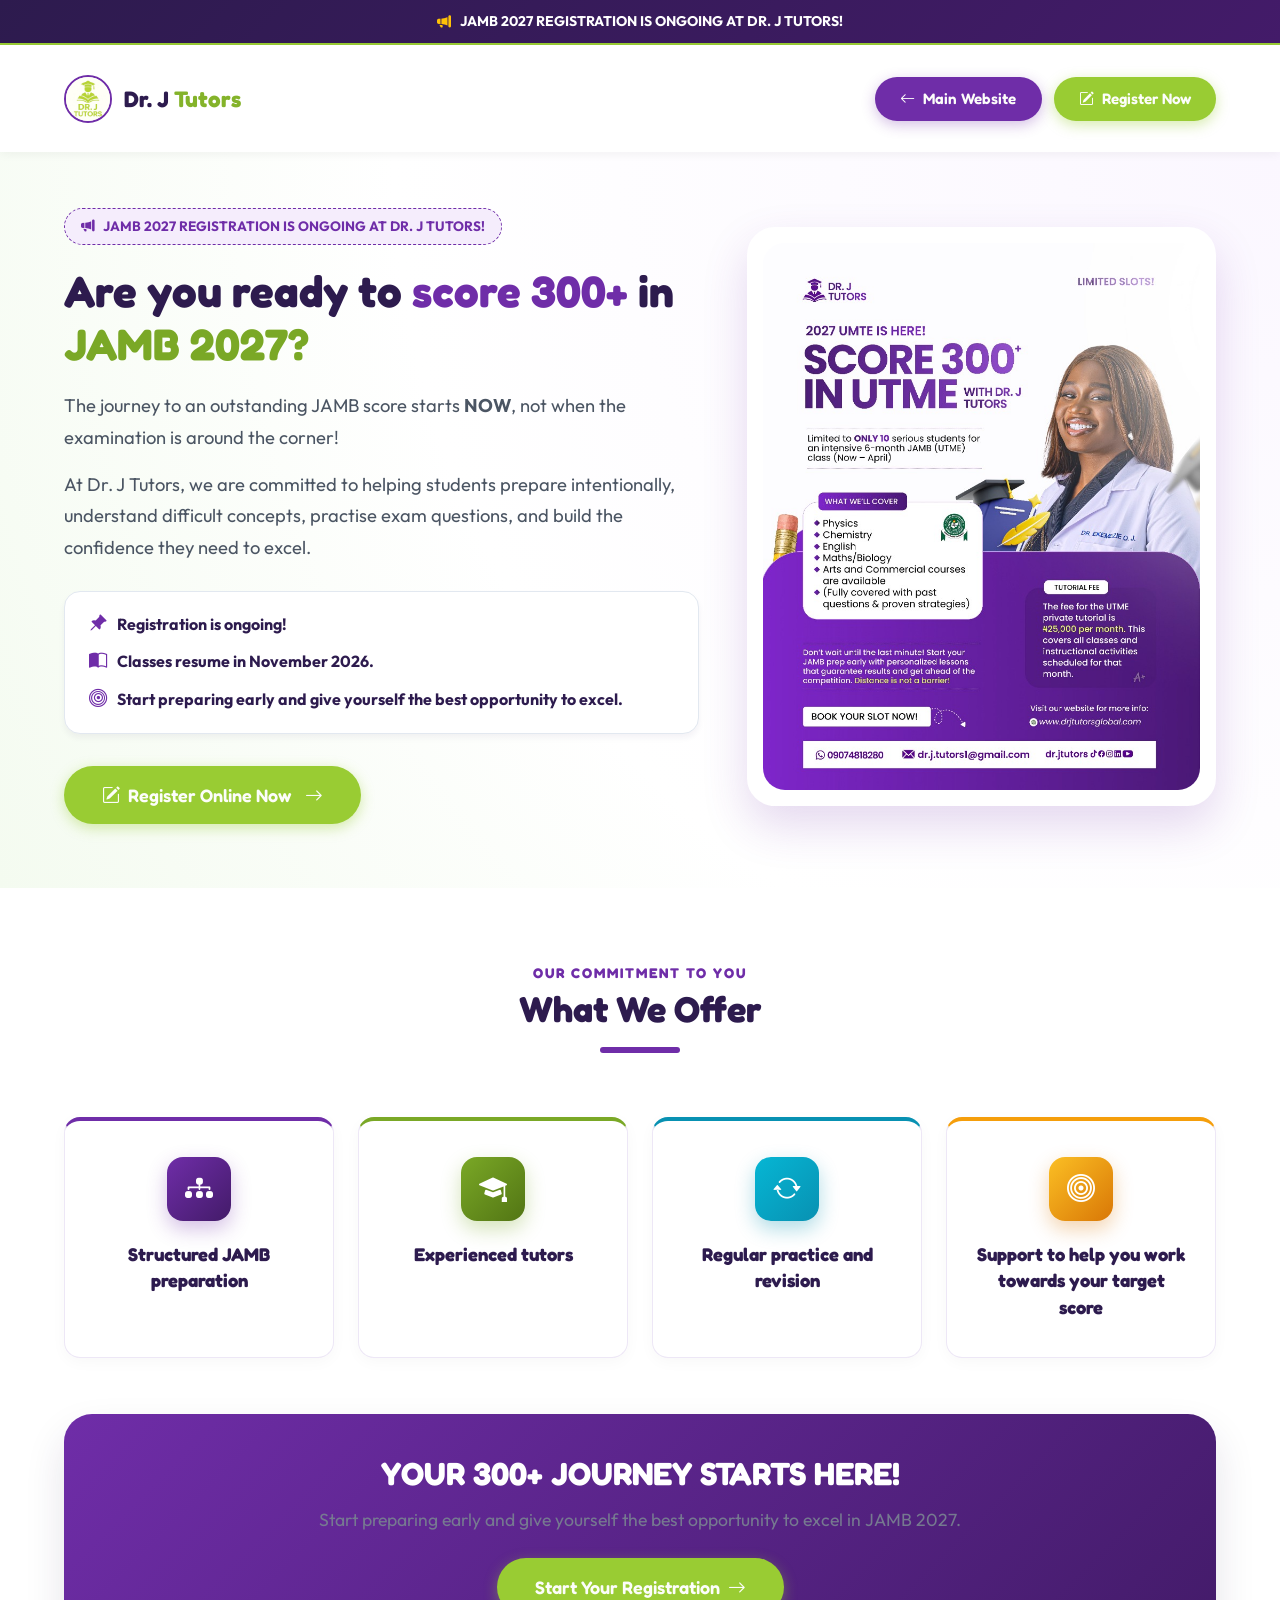
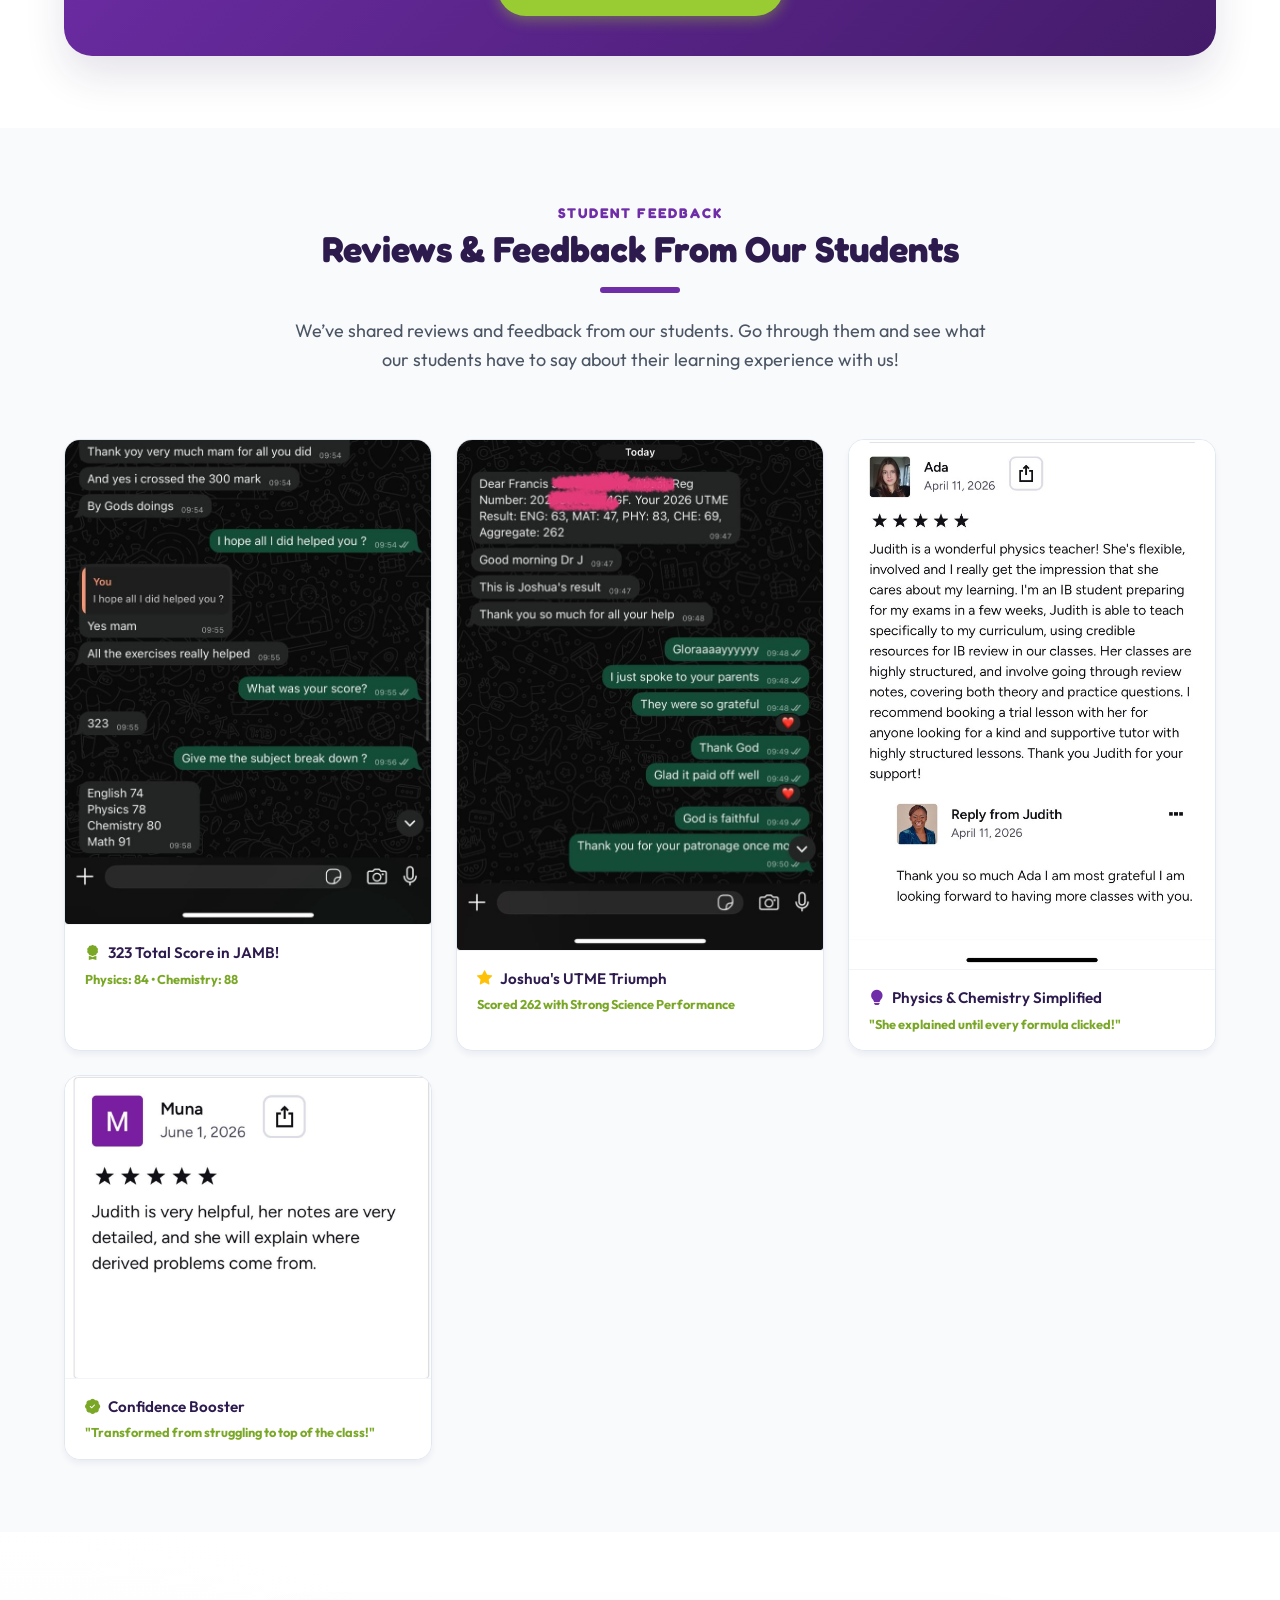
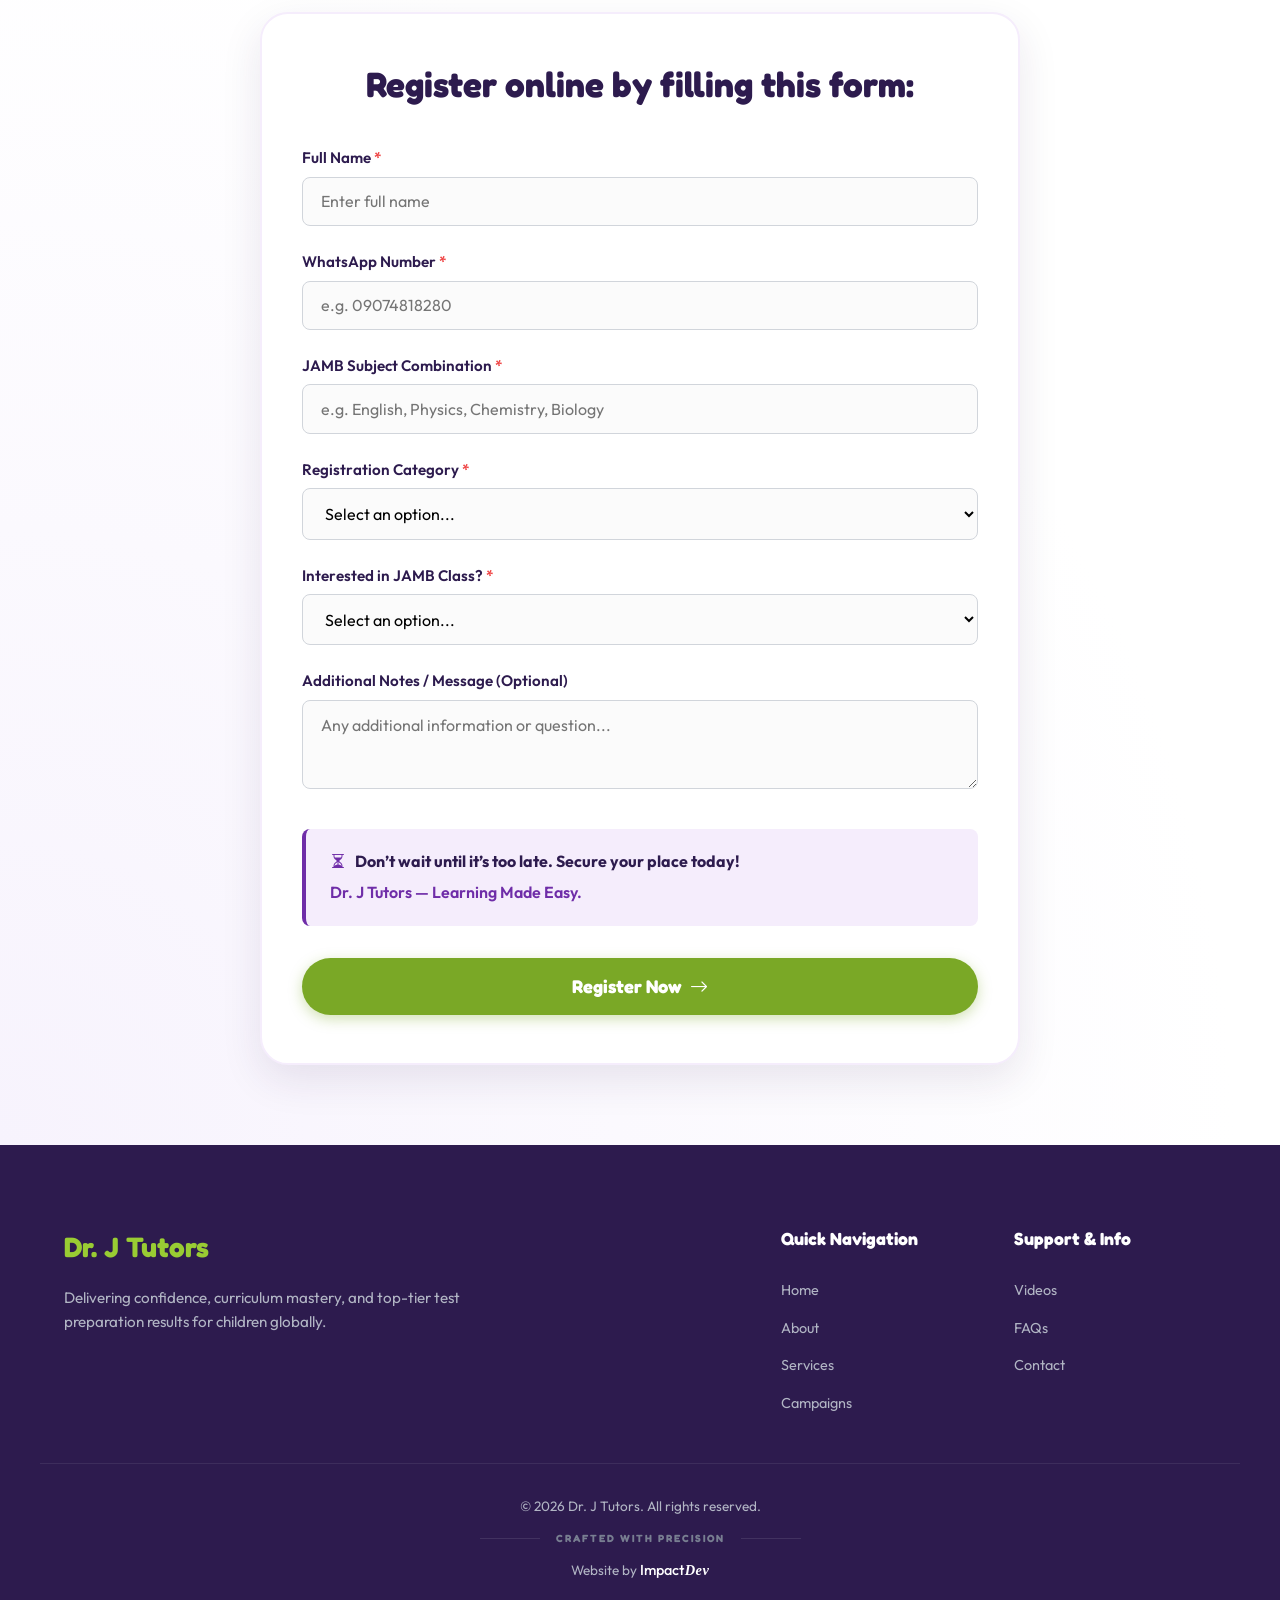
==== commit 672fa2cc: "Update JAMB page styling, match pill buttons with main page, remove emojis, and sync footer" ====
--- a/jamb/index.html
+++ b/jamb/index.html
@@ -13,7 +13,7 @@
     <!-- Open Graph / Social -->
     <meta property="og:type" content="website">
     <meta property="og:title" content="JAMB 2027 Registration | Dr. J Tutors">
-    <meta property="og:description" content="🚨🎉 JAMB 2027 REGISTRATION IS ONGOING AT DR. J TUTORS! Are you ready to score 300+ in JAMB 2027? Classes resume in November 2026.">
+    <meta property="og:description" content="JAMB 2027 REGISTRATION IS ONGOING AT DR. J TUTORS! Are you ready to score 300+ in JAMB 2027? Classes resume in November 2026.">
     <meta property="og:image" content="../flyer-score-300-utme.jpg">
     <meta property="og:url" content="https://drjtutors.com/jamb">
 
@@ -434,14 +434,14 @@
             color: #ffffff;
             font-family: var(--font-heading);
             font-weight: 700;
-            font-size: 1.2rem;
+            font-size: 1.15rem;
             padding: 1.1rem 2rem;
             border: none;
             border-radius: var(--radius-full);
             cursor: pointer;
             width: 100%;
-            transition: all 0.3s ease;
-            box-shadow: 0 6px 18px rgba(122, 168, 38, 0.35);
+            transition: all var(--transition-normal);
+            box-shadow: 0 4px 14px rgba(122, 168, 38, 0.35);
             display: flex;
             align-items: center;
             justify-content: center;
@@ -451,7 +451,7 @@
         .jamb-submit-btn:hover {
             background: #6a941f;
             transform: translateY(-2px);
-            box-shadow: 0 10px 24px rgba(122, 168, 38, 0.45);
+            box-shadow: 0 8px 20px rgba(122, 168, 38, 0.45);
         }
 
         .jamb-whatsapp-direct {
@@ -475,17 +475,18 @@
             justify-content: center;
             align-items: center;
             flex-wrap: wrap;
-            gap: 1.5rem;
+            gap: 1.25rem;
             margin-top: 0.5rem;
         }
 
         .jamb-phone-btn {
             background: #25d366;
             color: #ffffff;
-            font-weight: 700;
-            font-size: 1rem;
+            font-family: var(--font-body);
+            font-weight: 600;
+            font-size: 0.95rem;
             padding: 0.65rem 1.25rem;
-            border-radius: var(--radius-full);
+            border-radius: 8px;
             text-decoration: none;
             display: inline-flex;
             align-items: center;
@@ -498,6 +499,79 @@
             box-shadow: 0 6px 16px rgba(37, 211, 102, 0.35);
         }
 
+        /* Unified Buttons with Round Pill Edges Matching Main Page */
+        .jamb-header-actions {
+            display: flex;
+            align-items: center;
+            gap: 0.75rem;
+        }
+
+        .jamb-btn {
+            display: inline-flex;
+            align-items: center;
+            justify-content: center;
+            gap: 0.5rem;
+            font-family: var(--font-heading);
+            font-weight: 600;
+            font-size: 0.95rem;
+            padding: 0.65rem 1.45rem;
+            border-radius: var(--radius-full);
+            text-decoration: none;
+            cursor: pointer;
+            white-space: nowrap;
+            transition: all var(--transition-normal);
+            border: 2px solid transparent;
+            line-height: 1.25;
+            min-height: 42px;
+            text-align: center;
+        }
+
+        .jamb-btn-primary {
+            background-color: var(--primary);
+            color: var(--neutral-light);
+            box-shadow: 0 4px 14px rgba(153, 204, 51, 0.4);
+        }
+
+        .jamb-btn-primary:hover {
+            background-color: var(--primary-hover);
+            transform: translateY(-2px);
+            box-shadow: 0 6px 20px rgba(153, 204, 51, 0.5);
+            color: var(--neutral-light);
+        }
+
+        .jamb-btn-secondary {
+            background-color: var(--secondary);
+            color: var(--neutral-light);
+            box-shadow: 0 4px 14px rgba(111, 45, 168, 0.3);
+        }
+
+        .jamb-btn-secondary:hover {
+            background-color: var(--secondary-hover);
+            transform: translateY(-2px);
+            box-shadow: 0 6px 20px rgba(111, 45, 168, 0.4);
+            color: var(--neutral-light);
+        }
+
+        .jamb-btn-purple {
+            background-color: var(--secondary);
+            color: var(--neutral-light);
+            box-shadow: 0 4px 14px rgba(111, 45, 168, 0.3);
+        }
+
+        .jamb-btn-purple:hover {
+            background-color: var(--secondary-hover);
+            transform: translateY(-2px);
+            box-shadow: 0 6px 20px rgba(111, 45, 168, 0.4);
+            color: var(--neutral-light);
+        }
+
+        .jamb-btn-large {
+            padding: 1rem 2.25rem;
+            font-size: 1.125rem;
+            min-height: 48px;
+            border-radius: var(--radius-full);
+        }
+
         @media (max-width: 768px) {
             .jamb-hero-grid {
                 grid-template-columns: 1fr;
@@ -508,6 +582,53 @@
             }
             .jamb-form-container {
                 padding: 2rem 1.25rem;
+            }
+            .jamb-hero-actions {
+                flex-direction: column;
+                width: 100%;
+                gap: 0.75rem;
+            }
+            .jamb-hero-actions .jamb-btn {
+                width: 100%;
+                justify-content: center;
+                text-align: center;
+            }
+        }
+
+        @media (max-width: 600px) {
+            .site-header .container {
+                padding: 0.6rem 0.85rem !important;
+            }
+            .logo-link {
+                gap: 0.5rem !important;
+            }
+            .logo-img {
+                width: 36px !important;
+                height: 36px !important;
+            }
+            .logo-text {
+                font-size: 1.15rem !important;
+            }
+            .jamb-header-actions {
+                gap: 0.4rem;
+            }
+            .jamb-btn-header {
+                padding: 0.45rem 0.85rem;
+                font-size: 0.825rem;
+                min-height: 36px;
+                border-radius: var(--radius-full);
+            }
+            .btn-text-desktop {
+                display: none;
+            }
+            .btn-text-mobile {
+                display: inline;
+            }
+        }
+
+        @media (min-width: 601px) {
+            .btn-text-mobile {
+                display: none;
             }
         }
     </style>
@@ -533,12 +654,16 @@
                 </span>
             </a>
 
-            <div class="header-actions" style="display: flex; align-items: center; gap: 1rem;">
-                <a href="../" class="btn btn-secondary" style="padding: 0.6rem 1.25rem; font-size: 0.9rem; text-decoration: none;">
-                    <i class="bi bi-arrow-left" style="margin-right: 0.35rem;"></i> Back to Main Website
+            <div class="jamb-header-actions">
+                <a href="../" class="jamb-btn jamb-btn-secondary jamb-btn-header" aria-label="Back to Main Website">
+                    <i class="bi bi-arrow-left"></i>
+                    <span class="btn-text-desktop">Main Website</span>
+                    <span class="btn-text-mobile">Home</span>
                 </a>
-                <a href="#registerForm" class="btn btn-primary" style="padding: 0.6rem 1.25rem; font-size: 0.9rem; text-decoration: none;">
-                    <i class="bi bi-pencil-square" style="margin-right: 0.35rem;"></i> Register Now
+                <a href="#registerForm" class="jamb-btn jamb-btn-primary jamb-btn-header" aria-label="Register Now">
+                    <i class="bi bi-pencil-square"></i>
+                    <span class="btn-text-desktop">Register Now</span>
+                    <span class="btn-text-mobile">Register</span>
                 </a>
             </div>
         </div>
@@ -556,7 +681,7 @@
                         </div>
                         
                         <h1 class="jamb-hero-title">
-                            Are you ready to <span class="highlight-purple">score 300+</span> in <span class="highlight-green">JAMB 2027?</span> 🔥💯
+                            Are you ready to <span class="highlight-purple">score 300+</span> in <span class="highlight-green">JAMB 2027?</span>
                         </h1>
                         
                         <p class="jamb-hero-desc">
@@ -564,7 +689,7 @@
                         </p>
 
                         <p class="jamb-hero-desc" style="margin-top: -0.75rem;">
-                            At Dr. J Tutors, we are committed to helping students prepare intentionally, understand difficult concepts, practise exam questions, and build the confidence they need to excel. 💜💚
+                            At Dr. J Tutors, we are committed to helping students prepare intentionally, understand difficult concepts, practise exam questions, and build the confidence they need to excel.
                         </p>
 
                         <!-- Key Information Provided by Client -->
@@ -585,14 +710,10 @@
                             </ul>
                         </div>
 
-                        <!-- Hero CTAs -->
+                        <!-- Hero CTA -->
                         <div class="jamb-hero-actions">
-                            <a href="#registerForm" class="btn btn-primary btn-large" style="text-decoration: none;">
-                                <i class="bi bi-pencil-square" style="margin-right: 0.4rem;"></i> Register Online Now
-                            </a>
-                            <a href="https://wa.me/2349074818280?text=Hi%20Dr.%20J%20Tutors%2C%20I%20am%20interested%20in%20JAMB%202027%20Registration." 
-                               class="btn btn-secondary btn-large" target="_blank" rel="noopener noreferrer" style="text-decoration: none;">
-                                <i class="bi bi-whatsapp" style="margin-right: 0.4rem;"></i> Register via WhatsApp
+                            <a href="#registerForm" class="jamb-btn jamb-btn-primary jamb-btn-large">
+                                <i class="bi bi-pencil-square"></i> Register Online Now <i class="bi bi-arrow-right" style="margin-left: 0.35rem;"></i>
                             </a>
                         </div>
                     </div>
@@ -652,9 +773,9 @@
 
                 <!-- 300+ Journey Banner -->
                 <div class="jamb-journey-banner">
-                    <h2><i class="bi bi-fire" style="color: #ffb703; margin-right: 0.4rem;"></i> YOUR 300+ JOURNEY STARTS HERE!</h2>
+                    <h2>YOUR 300+ JOURNEY STARTS HERE!</h2>
                     <p>Start preparing early and give yourself the best opportunity to excel in JAMB 2027.</p>
-                    <a href="#registerForm" class="btn btn-primary btn-large" style="text-decoration: none;">Start Your Registration <i class="bi bi-arrow-right"></i></a>
+                    <a href="#registerForm" class="jamb-btn jamb-btn-primary jamb-btn-large">Start Your Registration <i class="bi bi-arrow-right"></i></a>
                 </div>
             </div>
         </section>
@@ -664,7 +785,7 @@
             <div class="container">
                 <div class="section-title-wrapper text-center">
                     <span class="subtitle">Student Feedback</span>
-                    <h2><i class="bi bi-trophy-fill" style="color: #ffc107; margin-right: 0.4rem;"></i> Reviews &amp; Feedback From Our Students</h2>
+                    <h2>Reviews &amp; Feedback From Our Students</h2>
                     <div class="title-underline"></div>
                     <p class="section-description" style="max-width: 720px; margin: 0 auto; color: #4b5563;">
                         We’ve shared reviews and feedback from our students. Go through them and see what our students have to say about their learning experience with us!
@@ -724,7 +845,7 @@
             <div class="container">
                 <div class="jamb-form-container">
                     <div class="jamb-form-header">
-                        <h2><i class="bi bi-pencil-square" style="color: var(--secondary); margin-right: 0.4rem;"></i> Register online by filling this form:</h2>
+                        <h2>Register online by filling this form:</h2>
                     </div>
 
                     <form id="jambEnquiryForm">
@@ -776,7 +897,7 @@
                         <div class="jamb-closing-notice">
                             <strong><i class="bi bi-hourglass-split" style="color: var(--secondary); margin-right: 0.35rem;"></i> Don’t wait until it’s too late. Secure your place today!</strong>
                             <div style="margin-top: 0.35rem; font-weight: 600; color: var(--secondary);">
-                                Dr. J Tutors — Learning Made Easy. 💜💚
+                                Dr. J Tutors — Learning Made Easy.
                             </div>
                         </div>
 
@@ -786,19 +907,6 @@
                             <i class="bi bi-arrow-right"></i>
                         </button>
                     </form>
-
-                    <!-- Direct WhatsApp Registration -->
-                    <div class="jamb-whatsapp-direct">
-                        <h4><i class="bi bi-whatsapp" style="color: #25d366; margin-right: 0.35rem;"></i> Register via WhatsApp:</h4>
-                        <div class="jamb-phone-links">
-                            <a href="https://wa.me/2348109995491?text=Hi%20Dr.%20J%20Tutors%2C%20I%20want%20to%20register%20for%20JAMB%202027." class="jamb-phone-btn" target="_blank" rel="noopener noreferrer">
-                                <i class="bi bi-whatsapp"></i> 0810 999 5491
-                            </a>
-                            <a href="https://wa.me/2349074818280?text=Hi%20Dr.%20J%20Tutors%2C%20I%20want%20to%20register%20for%20JAMB%202027." class="jamb-phone-btn" target="_blank" rel="noopener noreferrer">
-                                <i class="bi bi-whatsapp"></i> 0907 481 8280
-                            </a>
-                        </div>
-                    </div>
                 </div>
             </div>
         </section>
@@ -809,23 +917,23 @@
         <div class="container footer-grid">
             <div class="footer-brand">
                 <span class="footer-title">Dr. J Tutors</span>
-                <p>Dr. J Tutors — Learning Made Easy. 💜💚</p>
+                <p>Delivering confidence, curriculum mastery, and top-tier test preparation results for children globally.</p>
             </div>
             <div class="footer-links-grid">
                 <div>
-                    <h5>JAMB Registration</h5>
+                    <h5>Quick Navigation</h5>
                     <ul class="footer-nav">
-                        <li><a href="#registerForm"><i class="bi bi-pencil-square" style="margin-right: 0.3rem;"></i> Register Online</a></li>
-                        <li><a href="https://wa.me/2348109995491" target="_blank" rel="noopener noreferrer"><i class="bi bi-whatsapp" style="margin-right: 0.3rem;"></i> WhatsApp: 0810 999 5491</a></li>
-                        <li><a href="https://wa.me/2349074818280" target="_blank" rel="noopener noreferrer"><i class="bi bi-whatsapp" style="margin-right: 0.3rem;"></i> WhatsApp: 0907 481 8280</a></li>
+                        <li><a href="../#home">Home</a></li>
+                        <li><a href="../#about">About</a></li>
+                        <li><a href="../#services">Services</a></li>
+                        <li><a href="../#offers">Campaigns</a></li>
                     </ul>
                 </div>
                 <div>
-                    <h5>Main Website</h5>
+                    <h5>Support & Info</h5>
                     <ul class="footer-nav">
-                        <li><a href="../#home">Home</a></li>
-                        <li><a href="../#offers">Campaigns</a></li>
-                        <li><a href="../#services">Services</a></li>
+                        <li><a href="../#videos">Videos</a></li>
+                        <li><a href="../#faqs">FAQs</a></li>
                         <li><a href="../#contact">Contact</a></li>
                     </ul>
                 </div>
@@ -834,6 +942,16 @@
         <div class="container footer-bottom">
             <div class="footer-credits-wrapper">
                 <p class="copyright-text">&copy; 2026 Dr. J Tutors. All rights reserved.</p>
+                
+                <div class="precision-separator">
+                    <span class="separator-line"></span>
+                    <span class="separator-text">Crafted with Precision</span>
+                    <span class="separator-line"></span>
+                </div>
+                
+                <p class="impact-credit-text">
+                    Website by <span class="impact-brand"><span class="brand-impact">Impact</span><span class="brand-dev">Dev</span></span>
+                </p>
             </div>
         </div>
     </footer>
--- a/style.css
+++ b/style.css
@@ -2499,7 +2499,7 @@
 .jamb-announcement-banner {
     background: linear-gradient(90deg, #2d1b4e 0%, #6f2da8 60%, #431b69 100%);
     color: #ffffff;
-    padding: 0.65rem 0;
+    padding: 1.25rem 0 0.65rem;
     font-size: 0.9rem;
     position: relative;
     z-index: 101;
